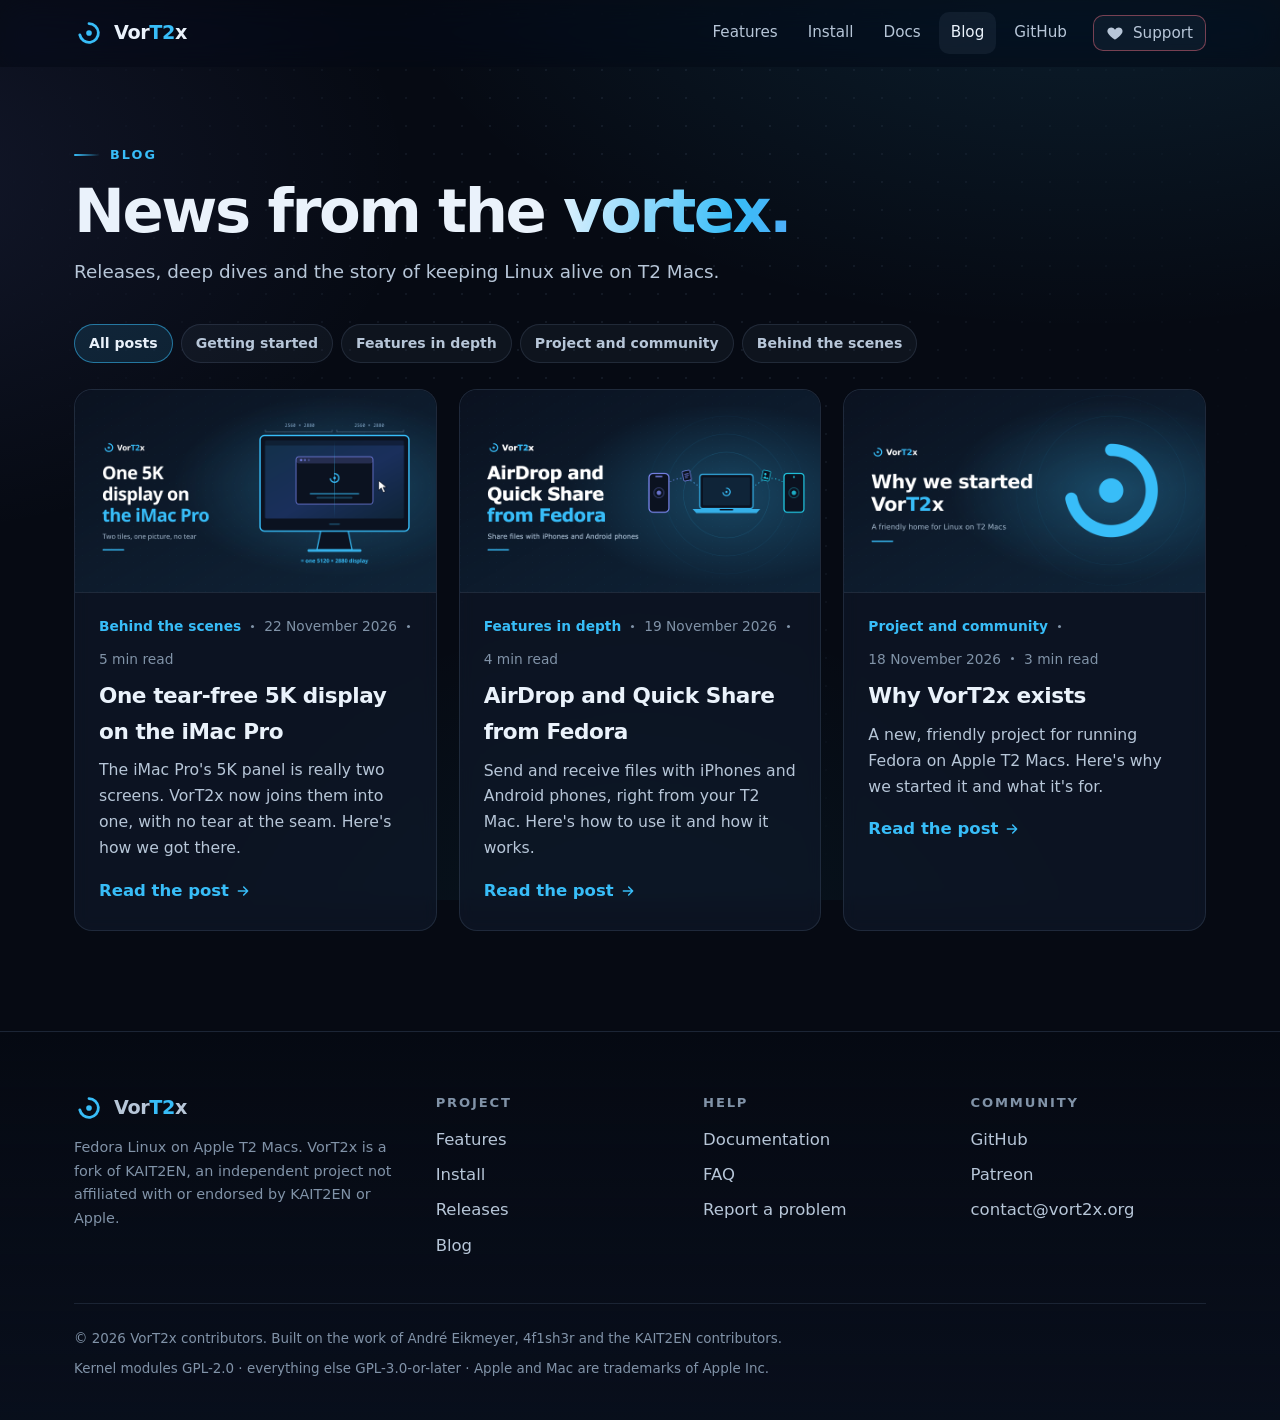
==== blog/index.html @ 3db2f896 "Add iMac Pro 5K post and a Recent wins section New Behind the scenes post on the iMac Pro's 5K panel" ====
<!doctype html>
<html lang="en" class="no-js">
<head>
<meta charset="utf-8">
<meta name="viewport" content="width=device-width, initial-scale=1">
<title>Blog · VorT2x</title>
<meta name="description" content="News, releases and stories from VorT2x, the friendly project for Fedora Linux on Apple T2 Macs.">
<link rel="canonical" href="https://vort2x.org/blog/">
<meta name="theme-color" content="#060a13">
<link rel="icon" href="/assets/favicon.svg" type="image/svg+xml">
<meta property="og:type" content="website">
<meta property="og:site_name" content="VorT2x">
<meta property="og:title" content="Blog · VorT2x">
<meta property="og:description" content="News, releases and stories from VorT2x, the friendly project for Fedora Linux on Apple T2 Macs.">
<meta property="og:url" content="https://vort2x.org/blog/">
<meta property="og:image" content="https://vort2x.org/assets/og.png">
<meta name="twitter:card" content="summary_large_image">
<link rel="stylesheet" href="/assets/site.css">
<script defer src="/assets/site.js"></script>
</head>
<body>
<a class="skip" href="#main">Skip to content</a>
<div class="ambient" aria-hidden="true"></div>

<header class="nav">
  <div class="wrap">
    <a class="brand" href="/" aria-label="VorT2x home">
      <svg viewBox="0 0 64 64" aria-hidden="true"><path d="M32 12a20 20 0 1 1-19.6 24" fill="none" stroke="#38bdf8" stroke-width="6" stroke-linecap="round"/><circle cx="32" cy="32" r="6" fill="#38bdf8"/></svg>
      <span>Vor<b>T2</b>x</span>
    </a>
    <button class="nav-toggle" type="button" aria-label="Menu" aria-expanded="false"><svg width="20" height="20" viewBox="0 0 24 24" fill="none" stroke="currentColor" stroke-width="2" stroke-linecap="round"><path d="M4 7h16M4 12h16M4 17h16"/></svg></button>
    <nav class="nav-links" aria-label="Main">
      <a href="/#features">Features</a>
      <a href="/#install">Install</a>
      <a href="/documentation.html">Docs</a>
      <a href="/blog/" aria-current="page">Blog</a>
      <a href="https://github.com/vorT2x-linux/vort2x">GitHub</a>
      <a class="btn btn-sm btn-patreon" href="https://patreon.com/VorT2x"><svg viewBox="0 0 24 24" fill="currentColor" aria-hidden="true"><path d="M12 21s-7.5-4.6-9.6-9.2C.9 8.4 3.1 4.5 6.9 4.5c2.1 0 3.7 1.1 5.1 3 1.4-1.9 3-3 5.1-3 3.8 0 6 3.9 4.5 7.3C19.5 16.4 12 21 12 21z"/></svg>Support</a>
    </nav>
  </div>
</header>

<main id="main">
<section class="page-hero">
  <div class="wrap">
    <span class="eyebrow reveal">Blog</span>
    <h1 class="reveal" style="--d:.06s">News from the <span class="grad">vortex.</span></h1>
    <p class="reveal" style="--d:.12s">Releases, deep dives and the story of keeping Linux alive on T2 Macs.</p>
  </div>
</section>
<div class="wrap">
  <nav class="tag-filter reveal" aria-label="Filter posts by topic">
    <a href="/blog/" data-tag="" aria-current="true">All posts</a>
    <a href="/blog/?tag=getting-started" data-tag="getting-started">Getting started</a>
    <a href="/blog/?tag=features" data-tag="features">Features in depth</a>
    <a href="/blog/?tag=community" data-tag="community">Project and community</a>
    <a href="/blog/?tag=behind-the-scenes" data-tag="behind-the-scenes">Behind the scenes</a>
  </nav>
  <p class="tag-empty" hidden>No posts here yet. They're on the way.</p>
  <div class="posts">
    <a class="card post-card reveal" href="/blog/imac-pro-5k-one-display.html" data-tags="behind-the-scenes">
      <div class="thumb"><img src="/blog/imac-pro-5k-one-display-hero.png" alt="An iMac Pro whose screen is made of two 2560 by 2880 halves, showing one window across both, next to the words One 5K display on the iMac Pro" width="1600" height="900" loading="lazy"></div>
      <div class="body">
        <div class="meta"><span class="post-tag">Behind the scenes</span><span class="dot"></span><time datetime="2026-11-22">22 November 2026</time><span class="dot"></span><span>5 min read</span></div>
        <h2>One tear-free 5K display on the iMac Pro</h2>
        <p>The iMac Pro's 5K panel is really two screens. VorT2x now joins them into one, with no tear at the seam. Here's how we got there.</p>
        <span class="more">Read the post <svg width="16" height="16" viewBox="0 0 24 24" fill="none" stroke="currentColor" stroke-width="2.2" stroke-linecap="round" stroke-linejoin="round"><path d="M5 12h14M13 6l6 6-6 6"/></svg></span>
      </div>
    </a>
    <a class="card post-card reveal" href="/blog/airdrop-and-quick-share-from-fedora.html" data-tags="features">
      <div class="thumb"><img src="/blog/airdrop-and-quick-share-from-fedora-hero.png" alt="A MacBook between an iPhone and an Android phone, with files moving to each, next to the words AirDrop and Quick Share from Fedora" width="1600" height="900" loading="lazy"></div>
      <div class="body">
        <div class="meta"><span class="post-tag">Features in depth</span><span class="dot"></span><time datetime="2026-11-19">19 November 2026</time><span class="dot"></span><span>4 min read</span></div>
        <h2>AirDrop and Quick Share from Fedora</h2>
        <p>Send and receive files with iPhones and Android phones, right from your T2 Mac. Here's how to use it and how it works.</p>
        <span class="more">Read the post <svg width="16" height="16" viewBox="0 0 24 24" fill="none" stroke="currentColor" stroke-width="2.2" stroke-linecap="round" stroke-linejoin="round"><path d="M5 12h14M13 6l6 6-6 6"/></svg></span>
      </div>
    </a>
    <a class="card post-card reveal" href="/blog/why-vort2x-exists.html" data-tags="community">
      <div class="thumb"><img src="/blog/why-we-started-vort2x-hero.png" alt="The VorT2x swirl logo next to the words Why we started VorT2x" width="1600" height="900" loading="lazy"></div>
      <div class="body">
        <div class="meta"><span class="post-tag">Project and community</span><span class="dot"></span><time datetime="2026-11-18">18 November 2026</time><span class="dot"></span><span>3 min read</span></div>
        <h2>Why VorT2x exists</h2>
        <p>A new, friendly project for running Fedora on Apple T2 Macs. Here's why we started it and what it's for.</p>
        <span class="more">Read the post <svg width="16" height="16" viewBox="0 0 24 24" fill="none" stroke="currentColor" stroke-width="2.2" stroke-linecap="round" stroke-linejoin="round"><path d="M5 12h14M13 6l6 6-6 6"/></svg></span>
      </div>
    </a>
  </div>
</div>

</main>

<footer class="footer">
  <div class="wrap">
    <div class="footer-grid">
      <div>
        <a class="brand" href="/"><svg viewBox="0 0 64 64" aria-hidden="true"><path d="M32 12a20 20 0 1 1-19.6 24" fill="none" stroke="#38bdf8" stroke-width="6" stroke-linecap="round"/><circle cx="32" cy="32" r="6" fill="#38bdf8"/></svg><span>Vor<b>T2</b>x</span></a>
        <p>Fedora Linux on Apple T2 Macs. VorT2x is a fork of KAIT2EN, an independent project not affiliated with or endorsed by KAIT2EN or Apple.</p>
      </div>
      <div><h4>Project</h4><ul><li><a href="/#features">Features</a></li><li><a href="/#install">Install</a></li><li><a href="https://github.com/vorT2x-linux/vort2x/releases">Releases</a></li><li><a href="/blog/">Blog</a></li></ul></div>
      <div><h4>Help</h4><ul><li><a href="/documentation.html">Documentation</a></li><li><a href="/#faq">FAQ</a></li><li><a href="https://github.com/vorT2x-linux/vort2x/issues">Report a problem</a></li></ul></div>
      <div><h4>Community</h4><ul><li><a href="https://github.com/vorT2x-linux/vort2x">GitHub</a></li><li><a href="https://patreon.com/VorT2x">Patreon</a></li><li><a href="mailto:contact@vort2x.org">contact@vort2x.org</a></li></ul></div>
    </div>
    <div class="legal">
      <span>© <span data-year>2026</span> VorT2x contributors. Built on the work of André Eikmeyer, 4f1sh3r and the KAIT2EN contributors.</span>
      <span>Kernel modules GPL-2.0 · everything else GPL-3.0-or-later · Apple and Mac are trademarks of Apple Inc.</span>
    </div>
  </div>
</footer>
</body>
</html>
---- assets/site.css ----
/* VorT2x website. One stylesheet for every page. */

:root {
  --bg: #060a13;
  --bg-2: #0a1120;
  --panel: rgba(17, 27, 45, 0.62);
  --panel-solid: #0e1727;
  --line: rgba(148, 178, 214, 0.14);
  --line-strong: rgba(148, 178, 214, 0.26);
  --fg: #eaf2fb;
  --fg-soft: #b7c6d8;
  --muted: #8193a8;
  --accent: #38bdf8;
  --accent-2: #818cf8;
  --accent-3: #22d3ee;
  --accent-ink: #04111d;
  --good: #34d399;
  --warn: #fbbf24;
  --radius: 18px;
  --radius-sm: 12px;
  --shadow: 0 30px 80px -30px rgba(0, 0, 0, 0.7);
  --max: 1180px;
  --font: "Inter", ui-sans-serif, system-ui, -apple-system, "Segoe UI", Roboto, Ubuntu, Cantarell, "Noto Sans", sans-serif;
  --mono: ui-monospace, "SF Mono", "JetBrains Mono", "Cascadia Code", Menlo, Consolas, monospace;
  color-scheme: dark;
}

*, *::before, *::after { box-sizing: border-box; }
html { scroll-behavior: smooth; -webkit-text-size-adjust: 100%; }
body {
  margin: 0;
  background: var(--bg);
  color: var(--fg);
  font: 16.5px/1.65 var(--font);
  -webkit-font-smoothing: antialiased;
  overflow-x: hidden;
}
img, svg, canvas { display: block; max-width: 100%; }
img { height: auto; }
a { color: var(--accent); text-decoration: none; }
a:hover { text-decoration: underline; text-underline-offset: 3px; }
::selection { background: rgba(56, 189, 248, 0.35); color: #fff; }
:focus-visible { outline: 2px solid var(--accent); outline-offset: 3px; border-radius: 6px; }

.skip { position: absolute; left: -999px; top: 8px; z-index: 100; background: var(--accent); color: var(--accent-ink); padding: 8px 14px; border-radius: 10px; font-weight: 600; }
.skip:focus { left: 12px; }

/* Page-wide ambient background */
.ambient {
  position: fixed; inset: 0; z-index: -2; pointer-events: none;
  background:
    radial-gradient(1200px 700px at 85% -10%, rgba(56, 189, 248, 0.13), transparent 60%),
    radial-gradient(900px 600px at -10% 20%, rgba(129, 140, 248, 0.10), transparent 60%),
    radial-gradient(800px 800px at 50% 120%, rgba(34, 211, 238, 0.07), transparent 60%),
    var(--bg);
}
.ambient::after {
  content: ""; position: absolute; inset: 0;
  background-image: radial-gradient(rgba(148, 178, 214, 0.09) 1px, transparent 1px);
  background-size: 28px 28px;
  mask-image: radial-gradient(ellipse at 50% 30%, #000 20%, transparent 75%);
}

.wrap { width: 100%; max-width: var(--max); margin: 0 auto; padding: 0 24px; }
@media (max-width: 600px) { .wrap { padding: 0 16px; } }

/* ---------- Navigation ---------- */
.nav {
  position: sticky; top: 0; z-index: 50;
  backdrop-filter: saturate(160%) blur(16px);
  -webkit-backdrop-filter: saturate(160%) blur(16px);
  background: rgba(6, 10, 19, 0.55);
  border-bottom: 1px solid transparent;
  transition: border-color .3s, background .3s;
}
.nav.scrolled { border-bottom-color: var(--line); background: rgba(6, 10, 19, 0.78); }
.nav .wrap { display: flex; align-items: center; gap: 28px; height: 66px; }
.brand { display: flex; align-items: center; gap: 10px; color: var(--fg); font-weight: 750; font-size: 1.2rem; letter-spacing: -0.02em; }
.brand:hover { text-decoration: none; }
.brand svg { width: 30px; height: 30px; transition: transform .8s cubic-bezier(.2,.8,.2,1); }
.brand:hover svg { transform: rotate(-360deg); }
.brand b { color: var(--accent); font-weight: inherit; }
.nav-links { display: flex; gap: 6px; margin-left: auto; align-items: center; }
.nav-links a { color: var(--fg-soft); padding: 8px 12px; border-radius: 10px; font-size: .95rem; font-weight: 500; }
.nav-links a:hover, .nav-links a[aria-current="page"] { color: var(--fg); background: rgba(148, 178, 214, 0.08); text-decoration: none; }
.nav-links .btn { margin-left: 8px; }
.nav-toggle { display: none; margin-left: auto; background: none; border: 1px solid var(--line-strong); color: var(--fg); border-radius: 10px; width: 42px; height: 42px; cursor: pointer; }
.nav-toggle svg { margin: auto; }
@media (max-width: 820px) {
  .nav-toggle { display: grid; place-items: center; }
  .nav-links {
    position: absolute; top: 66px; left: 0; right: 0;
    flex-direction: column; align-items: stretch; gap: 2px;
    padding: 12px 16px 18px; margin: 0;
    background: rgba(6, 10, 19, 0.96); border-bottom: 1px solid var(--line);
    display: none;
  }
  .nav.open .nav-links { display: flex; }
  .nav-links a { padding: 12px 14px; }
  .nav-links .btn { margin: 8px 0 0; justify-content: center; }
}

/* ---------- Buttons ---------- */
.btn {
  --b: var(--line-strong);
  display: inline-flex; align-items: center; gap: 9px;
  padding: 12px 20px; border-radius: 999px;
  font-weight: 650; font-size: .98rem; line-height: 1.2;
  color: var(--fg); background: rgba(148, 178, 214, 0.06);
  border: 1px solid var(--b);
  transition: transform .2s, box-shadow .3s, background .3s, border-color .3s;
  cursor: pointer;
}
.btn:hover { text-decoration: none; transform: translateY(-2px); border-color: rgba(56, 189, 248, .55); background: rgba(56, 189, 248, .08); }
.btn svg { width: 18px; height: 18px; flex: none; }
.btn-primary {
  color: var(--accent-ink); border: 0;
  background: linear-gradient(135deg, #7dd3fc, var(--accent) 45%, #0ea5e9);
  box-shadow: 0 10px 30px -8px rgba(56, 189, 248, .65), inset 0 1px 0 rgba(255,255,255,.45);
}
.btn-primary:hover { background: linear-gradient(135deg, #bae6fd, #7dd3fc 40%, var(--accent)); box-shadow: 0 16px 44px -10px rgba(56, 189, 248, .85), inset 0 1px 0 rgba(255,255,255,.5); }
.btn-sm { padding: 8px 14px; font-size: .9rem; }
.btn-patreon { border-color: rgba(251, 113, 133, .45); }
.btn-patreon:hover { border-color: rgba(251, 113, 133, .8); background: rgba(251, 113, 133, .1); }

/* ---------- Hero ---------- */
.hero { position: relative; padding: 70px 0 90px; overflow: hidden; isolation: isolate; }
#vortex { position: absolute; inset: 0; width: 100%; height: 100%; z-index: -1; opacity: .95; }
.hero::after { content: ""; position: absolute; inset: auto 0 0 0; height: 160px; background: linear-gradient(transparent, var(--bg)); z-index: -1; pointer-events: none; }
.hero-grid { display: grid; grid-template-columns: 1.1fr .9fr; gap: 48px; align-items: center; min-height: min(78vh, 720px); }
@media (max-width: 960px) { .hero-grid { grid-template-columns: 1fr; min-height: 0; gap: 40px; } }
.pill {
  display: inline-flex; align-items: center; gap: 10px;
  padding: 6px 14px 6px 8px; border-radius: 999px;
  background: rgba(56, 189, 248, .08); border: 1px solid rgba(56, 189, 248, .28);
  color: var(--fg-soft); font-size: .88rem; font-weight: 550;
}
.pill:hover { text-decoration: none; border-color: rgba(56, 189, 248, .6); }
.pill .tag { background: var(--accent); color: var(--accent-ink); border-radius: 999px; padding: 2px 9px; font-weight: 750; font-size: .78rem; letter-spacing: .02em; }
.hero h1 {
  font-size: clamp(2.7rem, 6.4vw, 5.2rem); line-height: 1.02; letter-spacing: -0.045em;
  margin: 22px 0 20px; font-weight: 800;
}
.grad {
  background: linear-gradient(100deg, #e0f2fe 0%, var(--accent) 35%, var(--accent-2) 70%, var(--accent-3) 100%);
  background-size: 220% 100%;
  -webkit-background-clip: text; background-clip: text; color: transparent;
  animation: sheen 9s ease-in-out infinite alternate;
}
@keyframes sheen { from { background-position: 0% 50%; } to { background-position: 100% 50%; } }
.lede { font-size: clamp(1.08rem, 1.6vw, 1.25rem); color: var(--fg-soft); max-width: 36em; margin: 0 0 30px; }
.cta { display: flex; flex-wrap: wrap; gap: 12px; }
.trust { display: flex; flex-wrap: wrap; gap: 18px 26px; margin-top: 34px; color: var(--muted); font-size: .9rem; }
.trust span { display: inline-flex; align-items: center; gap: 8px; }
.trust svg { width: 17px; height: 17px; color: var(--accent); }

/* Terminal card */
.terminal {
  position: relative; border-radius: var(--radius); overflow: hidden;
  background: linear-gradient(180deg, rgba(14, 23, 39, .92), rgba(8, 14, 26, .94));
  border: 1px solid var(--line-strong);
  box-shadow: var(--shadow), 0 0 0 1px rgba(56,189,248,.05), 0 0 80px -20px rgba(56, 189, 248, .35);
  transform: perspective(1400px) rotateY(-7deg) rotateX(3deg);
  transition: transform .6s cubic-bezier(.2,.8,.2,1);
}
.terminal:hover { transform: perspective(1400px) rotateY(0) rotateX(0); }
@media (max-width: 960px) { .terminal { transform: none; } }
.term-bar { display: flex; align-items: center; gap: 8px; padding: 13px 16px; border-bottom: 1px solid var(--line); }
.term-bar i { width: 11px; height: 11px; border-radius: 50%; background: #3a4658; }
.term-bar i:nth-child(1) { background: #f87171; } .term-bar i:nth-child(2) { background: #fbbf24; } .term-bar i:nth-child(3) { background: #34d399; }
.term-bar span { margin-left: 10px; color: var(--muted); font: 500 .82rem var(--mono); }
.term-body { padding: 20px 20px 22px; font: .86rem/1.75 var(--mono); color: var(--fg-soft); min-height: 270px; }
.term-body .p { color: var(--accent); }
.term-body .ok { color: var(--good); }
.term-body .dim { color: var(--muted); }
.term-body .line { white-space: pre-wrap; word-break: break-word; }
.caret { display: inline-block; width: .55em; height: 1.1em; vertical-align: -0.2em; background: var(--accent); animation: blink 1.05s steps(1) infinite; }
@keyframes blink { 50% { opacity: 0; } }

/* ---------- Sections ---------- */
section { position: relative; }
.section { padding: 110px 0; }
@media (max-width: 700px) { .section { padding: 76px 0; } }
.eyebrow { display: inline-flex; align-items: center; gap: 10px; color: var(--accent); font-weight: 700; font-size: .8rem; letter-spacing: .16em; text-transform: uppercase; }
.eyebrow::before { content: ""; width: 26px; height: 2px; border-radius: 2px; background: linear-gradient(90deg, var(--accent), transparent); }
.section h2 { font-size: clamp(2rem, 4.2vw, 3.2rem); line-height: 1.08; letter-spacing: -0.035em; margin: 14px 0 16px; font-weight: 780; }
.section-head { max-width: 720px; margin-bottom: 54px; }
.section-head.center { margin-left: auto; margin-right: auto; text-align: center; }
.section-head.center .eyebrow::after { content: ""; width: 26px; height: 2px; border-radius: 2px; background: linear-gradient(270deg, var(--accent), transparent); }
.section-head p { color: var(--fg-soft); font-size: 1.1rem; margin: 0; }

/* Stats band */
.stats { display: grid; grid-template-columns: repeat(4, 1fr); gap: 1px; border-radius: var(--radius); overflow: hidden; background: var(--line); border: 1px solid var(--line); }
.stat { background: rgba(10, 17, 32, .85); padding: 28px 24px; text-align: center; }
.stat b { display: block; font-size: clamp(1.9rem, 3.4vw, 2.6rem); letter-spacing: -0.03em; line-height: 1.1; }
.stat span { color: var(--muted); font-size: .92rem; }
@media (max-width: 760px) { .stats { grid-template-columns: repeat(2, 1fr); } }

/* Cards with pointer spotlight */
.card {
  --mx: 50%; --my: 50%;
  position: relative; border-radius: var(--radius); padding: 28px;
  background: var(--panel); border: 1px solid var(--line);
  backdrop-filter: blur(8px); -webkit-backdrop-filter: blur(8px);
  overflow: hidden; isolation: isolate;
  transition: transform .35s cubic-bezier(.2,.8,.2,1), border-color .35s;
}
.card::before {
  content: ""; position: absolute; inset: 0; z-index: -1; opacity: 0; transition: opacity .35s;
  background: radial-gradient(420px circle at var(--mx) var(--my), rgba(56, 189, 248, .14), transparent 45%);
}
.card::after {
  content: ""; position: absolute; inset: 0; border-radius: inherit; padding: 1px; z-index: -1; opacity: 0; transition: opacity .35s;
  background: radial-gradient(300px circle at var(--mx) var(--my), rgba(56, 189, 248, .7), transparent 50%);
  -webkit-mask: linear-gradient(#000 0 0) content-box, linear-gradient(#000 0 0);
  -webkit-mask-composite: xor; mask-composite: exclude;
}
.card:hover { transform: translateY(-4px); border-color: rgba(148, 178, 214, .22); }
.card:hover::before, .card:hover::after { opacity: 1; }
.card h3 { margin: 16px 0 8px; font-size: 1.18rem; letter-spacing: -0.015em; }
.card p { margin: 0; color: var(--fg-soft); font-size: .98rem; }
.icon {
  width: 48px; height: 48px; border-radius: 14px; display: grid; place-items: center;
  background: linear-gradient(140deg, rgba(56,189,248,.22), rgba(129,140,248,.12));
  border: 1px solid rgba(56, 189, 248, .3); color: #bae6fd;
  box-shadow: 0 8px 24px -10px rgba(56, 189, 248, .6);
}
.icon svg { width: 24px; height: 24px; }

/* Bento grid */
.bento { display: grid; grid-template-columns: repeat(6, 1fr); gap: 18px; }
.bento .card { grid-column: span 2; }
.bento .card.wide { grid-column: span 3; }
.bento .card.tall { grid-row: span 2; }
@media (max-width: 1000px) { .bento { grid-template-columns: repeat(2, 1fr); } .bento .card, .bento .card.wide { grid-column: span 1; } .bento .card.tall { grid-row: auto; } }
@media (max-width: 640px) { .bento { grid-template-columns: 1fr; } }
.card .chips { margin-top: 18px; }
.feature-art { margin: 20px -6px -8px; }

/* Chips */
.chips { display: flex; flex-wrap: wrap; gap: 8px; }
.chip { display: inline-flex; align-items: center; gap: 7px; padding: 5px 11px; border-radius: 999px; font-size: .82rem; font-weight: 550; color: var(--fg-soft); background: rgba(148, 178, 214, .07); border: 1px solid var(--line); }
.chip code { font-size: .78rem; color: var(--muted); }

/* Steps */
.steps { display: grid; grid-template-columns: repeat(3, 1fr); gap: 18px; counter-reset: step; position: relative; }
.steps::before { content: ""; position: absolute; top: 46px; left: 16%; right: 16%; height: 2px; background: linear-gradient(90deg, transparent, rgba(56,189,248,.5), rgba(129,140,248,.5), transparent); }
@media (max-width: 860px) { .steps { grid-template-columns: 1fr; } .steps::before { display: none; } }
.step { text-align: center; padding: 30px 26px; }
.step .num {
  counter-increment: step; width: 64px; height: 64px; margin: 0 auto 8px; border-radius: 50%;
  display: grid; place-items: center; font-weight: 800; font-size: 1.3rem; color: var(--accent-ink);
  background: radial-gradient(circle at 30% 30%, #bae6fd, var(--accent) 60%, #0284c7);
  box-shadow: 0 0 0 8px rgba(56,189,248,.08), 0 0 40px rgba(56,189,248,.45);
}
.step .num::before { content: counter(step); }
.step code { font-size: .85rem; }

/* Code */
code, pre { font-family: var(--mono); }
:not(pre) > code { background: rgba(148, 178, 214, .1); border: 1px solid var(--line); padding: .08em .4em; border-radius: 6px; font-size: .88em; color: #dbeafe; }
.code {
  position: relative; margin: 18px 0; border-radius: var(--radius-sm);
  background: #070d18; border: 1px solid var(--line-strong);
  box-shadow: inset 0 1px 0 rgba(255,255,255,.03);
}
.code pre { margin: 0; padding: 16px 64px 16px 18px; overflow-x: auto; font-size: .88rem; line-height: 1.7; color: #dbeafe; }
.code pre .c { color: var(--muted); }
.code pre .p { color: var(--accent); user-select: none; }
.copy {
  position: absolute; top: 9px; right: 9px; display: inline-flex; align-items: center; gap: 6px;
  padding: 6px 10px; border-radius: 9px; font: 600 .78rem var(--font); cursor: pointer;
  color: var(--fg-soft); background: rgba(148, 178, 214, .08); border: 1px solid var(--line-strong);
  transition: color .2s, border-color .2s, background .2s;
}
.copy:hover { color: var(--fg); border-color: rgba(56,189,248,.6); }
.copy.done { color: var(--good); border-color: rgba(52, 211, 153, .6); }
.copy svg { width: 14px; height: 14px; }

/* Install band */
.install-card { display: grid; grid-template-columns: 1fr 1fr; gap: 40px; align-items: center; padding: 44px; border-radius: 26px;
  background: linear-gradient(135deg, rgba(56,189,248,.12), rgba(129,140,248,.08) 50%, rgba(10,17,32,.6));
  border: 1px solid rgba(56,189,248,.25); box-shadow: var(--shadow); }
@media (max-width: 900px) { .install-card { grid-template-columns: 1fr; padding: 28px 22px; } }
/* Long commands scroll inside their box instead of widening the grid. */
.install-card > *, .hero-grid > *, .docs > * { min-width: 0; }
.install-card h2 { margin-top: 10px; }

/* Apps */
.apps { display: grid; grid-template-columns: repeat(auto-fill, minmax(250px, 1fr)); gap: 14px; }
.app { display: flex; gap: 14px; align-items: flex-start; padding: 18px; }
.app .icon { width: 42px; height: 42px; border-radius: 12px; flex: none; }
.app .icon svg { width: 21px; height: 21px; }
.app h3 { margin: 0 0 3px; font-size: 1rem; }
.app p { font-size: .9rem; }

/* Macs */
.macs { display: grid; grid-template-columns: repeat(3, 1fr); gap: 14px; }
@media (max-width: 860px) { .macs { grid-template-columns: repeat(2, 1fr); } }
@media (max-width: 520px) { .macs { grid-template-columns: 1fr; } }
.mac { padding: 22px; }
.mac .year { color: var(--accent); font-weight: 700; font-size: .85rem; letter-spacing: .04em; }
.mac h3 { margin: 4px 0 12px; }
.mac svg.dev { width: 64px; height: 40px; color: var(--fg-soft); margin-bottom: 6px; }

/* Values */
.values { display: grid; grid-template-columns: repeat(3, 1fr); gap: 18px; }
@media (max-width: 860px) { .values { grid-template-columns: 1fr; } }

/* Support band */
.support {
  position: relative; overflow: hidden; border-radius: 28px; padding: 64px 48px; text-align: center;
  background: radial-gradient(600px 300px at 50% 0%, rgba(56,189,248,.25), transparent 70%), linear-gradient(180deg, #0c1628, #08101e);
  border: 1px solid rgba(56,189,248,.3);
}
.support h2 { margin-top: 12px; }
.support p { color: var(--fg-soft); max-width: 40em; margin: 0 auto 28px; font-size: 1.08rem; }
.support .swirl-bg { position: absolute; width: 520px; height: 520px; right: -140px; bottom: -220px; opacity: .12; color: var(--accent); animation: spin 60s linear infinite; }
.support .swirl-bg.l { left: -180px; top: -240px; right: auto; bottom: auto; animation-direction: reverse; opacity: .08; }
@keyframes spin { to { transform: rotate(360deg); } }
@media (max-width: 600px) { .support { padding: 44px 20px; } }

/* FAQ */
.faq { max-width: 820px; margin: 0 auto; display: grid; gap: 12px; }
.faq details { border-radius: var(--radius-sm); background: var(--panel); border: 1px solid var(--line); transition: border-color .3s, background .3s; }
.faq details[open] { border-color: rgba(56, 189, 248, .35); background: rgba(17, 27, 45, .8); }
.faq summary { cursor: pointer; list-style: none; padding: 18px 54px 18px 20px; font-weight: 650; position: relative; }
.faq summary::-webkit-details-marker { display: none; }
.faq summary::after { content: ""; position: absolute; right: 20px; top: 50%; width: 10px; height: 10px; border-right: 2px solid var(--accent); border-bottom: 2px solid var(--accent); transform: translateY(-70%) rotate(45deg); transition: transform .3s; }
.faq details[open] summary::after { transform: translateY(-30%) rotate(-135deg); }
.faq .a { padding: 0 20px 18px; color: var(--fg-soft); }
.faq .a p { margin: 0 0 10px; }

/* Footer */
.footer { border-top: 1px solid var(--line); padding: 60px 0 40px; margin-top: 40px; background: linear-gradient(180deg, transparent, rgba(10,17,32,.7)); }
.footer-grid { display: grid; grid-template-columns: 1.4fr 1fr 1fr 1fr; gap: 32px; }
@media (max-width: 820px) { .footer-grid { grid-template-columns: 1fr 1fr; } }
.footer h4 { margin: 0 0 12px; font-size: .82rem; letter-spacing: .14em; text-transform: uppercase; color: var(--muted); }
.footer ul { list-style: none; margin: 0; padding: 0; display: grid; gap: 8px; }
.footer a { color: var(--fg-soft); }
.footer a:hover { color: var(--fg); }
.footer p { color: var(--muted); font-size: .9rem; margin: 12px 0 0; max-width: 30em; }
.legal { margin-top: 44px; padding-top: 24px; border-top: 1px solid var(--line); color: var(--muted); font-size: .84rem; display: flex; flex-wrap: wrap; gap: 8px 24px; justify-content: space-between; }

/* Reveal on scroll */
.reveal { opacity: 0; transform: translateY(26px); transition: opacity .9s cubic-bezier(.2,.8,.2,1), transform .9s cubic-bezier(.2,.8,.2,1); transition-delay: var(--d, 0s); }
.reveal.in { opacity: 1; transform: none; }
.no-js .reveal { opacity: 1; transform: none; }

/* ---------- Docs ---------- */
.page-hero { padding: 70px 0 36px; }
.page-hero h1 { font-weight: 800; font-size: clamp(2.3rem, 5vw, 3.8rem); letter-spacing: -0.04em; line-height: 1.05; margin: 14px 0 14px; }
.page-hero p { color: var(--fg-soft); font-size: 1.15rem; max-width: 42em; margin: 0; }
.docs { display: grid; grid-template-columns: 250px minmax(0, 1fr); gap: 56px; padding-bottom: 60px; }
@media (max-width: 960px) { .docs { grid-template-columns: 1fr; gap: 24px; } }
.toc { position: sticky; top: 90px; align-self: start; max-height: calc(100vh - 110px); overflow-y: auto; padding-right: 6px; }
.toc h4 { margin: 0 0 10px; font-size: .78rem; letter-spacing: .14em; text-transform: uppercase; color: var(--muted); }
.toc ol { list-style: none; margin: 0 0 22px; padding: 0; border-left: 1px solid var(--line); }
.toc a { display: block; padding: 5px 0 5px 14px; margin-left: -1px; border-left: 2px solid transparent; color: var(--muted); font-size: .92rem; transition: color .2s, border-color .2s; }
.toc a:hover { color: var(--fg); text-decoration: none; }
.toc a.active { color: var(--accent); border-left-color: var(--accent); }
@media (max-width: 960px) {
  .toc { position: static; max-height: none; border: 1px solid var(--line); border-radius: var(--radius-sm); padding: 16px; background: var(--panel); }
  .toc ol { columns: 2; column-gap: 20px; }
}
@media (max-width: 520px) { .toc ol { columns: 1; } }
.prose { min-width: 0; }
.prose section { scroll-margin-top: 90px; padding-bottom: 26px; margin-bottom: 30px; border-bottom: 1px solid var(--line); }
.prose section:last-child { border-bottom: 0; }
.prose h2 { font-weight: 750; font-size: 1.85rem; letter-spacing: -0.025em; margin: 0 0 14px; display: flex; align-items: center; gap: 12px; }
.prose h2 .icon { width: 38px; height: 38px; border-radius: 11px; }
.prose h2 .icon svg { width: 19px; height: 19px; }
.prose h3 { font-weight: 700; font-size: 1.2rem; margin: 28px 0 8px; scroll-margin-top: 90px; }
.prose p, .prose li { color: var(--fg-soft); }
.prose ul, .prose ol { padding-left: 1.3em; }
.prose li { margin: 6px 0; }
.prose strong { color: var(--fg); }
.anchor { opacity: 0; color: var(--muted); font-weight: 400; margin-left: 4px; transition: opacity .2s; }
h2:hover .anchor, h3:hover .anchor { opacity: 1; }
.callout { display: flex; gap: 14px; padding: 16px 18px; border-radius: var(--radius-sm); margin: 18px 0; background: rgba(56, 189, 248, .07); border: 1px solid rgba(56, 189, 248, .28); }
.callout.warn { background: rgba(251, 191, 36, .07); border-color: rgba(251, 191, 36, .3); }
.callout svg { width: 20px; height: 20px; flex: none; margin-top: 3px; color: var(--accent); }
.callout.warn svg { color: var(--warn); }
.callout p { margin: 0; }
.table-wrap { overflow-x: auto; margin: 16px 0; border-radius: var(--radius-sm); border: 1px solid var(--line); }
table { width: 100%; border-collapse: collapse; font-size: .93rem; }
th, td { text-align: left; padding: 11px 14px; border-bottom: 1px solid var(--line); vertical-align: top; }
th { color: var(--fg); background: rgba(148, 178, 214, .06); font-weight: 650; }
td { color: var(--fg-soft); }
tr:last-child td { border-bottom: 0; }
td code { white-space: nowrap; }

/* ---------- Blog ---------- */
.posts { display: grid; grid-template-columns: repeat(auto-fill, minmax(330px, 1fr)); gap: 22px; padding-bottom: 60px; }
@media (max-width: 420px) { .posts { grid-template-columns: 1fr; } }
.post-card { padding: 0; display: flex; flex-direction: column; color: inherit; }
.post-card:hover { text-decoration: none; }
.post-card .thumb { aspect-ratio: 16 / 9; overflow: hidden; border-bottom: 1px solid var(--line); }
.post-card .thumb img { width: 100%; height: 100%; object-fit: cover; transition: transform .8s cubic-bezier(.2,.8,.2,1); }
.post-card:hover .thumb img { transform: scale(1.05); }
.post-card .body { padding: 22px 24px 26px; }
.post-card h2 { font-weight: 750; font-size: 1.35rem; letter-spacing: -0.02em; margin: 8px 0 8px; color: var(--fg); }
.post-card p { color: var(--fg-soft); }
.meta { color: var(--muted); font-size: .86rem; display: flex; gap: 10px; align-items: center; flex-wrap: wrap; }
.meta .dot { width: 3px; height: 3px; border-radius: 50%; background: var(--muted); }
.post-tag { color: var(--accent); font-weight: 650; }
.tag-filter { display: flex; flex-wrap: wrap; gap: 8px; margin: 0 0 26px; }
.tag-filter a { padding: 7px 14px; border-radius: 999px; font-size: .88rem; font-weight: 600; color: var(--fg-soft); background: rgba(148, 178, 214, .06); border: 1px solid var(--line); }
.tag-filter a:hover { text-decoration: none; border-color: rgba(56, 189, 248, .5); color: var(--fg); }
.tag-filter a[aria-current="true"] { background: rgba(56, 189, 248, .12); border-color: rgba(56, 189, 248, .55); color: var(--fg); }
.tag-empty { color: var(--muted); padding: 10px 0 60px; }
.post-card[hidden] { display: none; }
/* Homepage "Recent wins": post cards laid out side by side on wide screens. */
#wins { padding-bottom: 40px; }
.wins { display: grid; gap: 22px; }
.win { display: grid; grid-template-columns: minmax(0, 1.1fr) minmax(0, 1fr); align-items: center; }
.win .thumb { border-bottom: 0; border-right: 1px solid var(--line); height: 100%; }
.win .body { padding: 30px 34px; }
.win h3 { font-weight: 750; font-size: clamp(1.4rem, 2.4vw, 1.8rem); letter-spacing: -0.025em; line-height: 1.15; margin: 10px 0 10px; color: var(--fg); }
@media (max-width: 860px) {
  .win { grid-template-columns: 1fr; }
  .win .thumb { border-right: 0; border-bottom: 1px solid var(--line); height: auto; }
  .win .body { padding: 22px 24px 26px; }
}
.more { display: inline-flex; gap: 6px; align-items: center; margin-top: 16px; color: var(--accent); font-weight: 600; }

.article { max-width: 760px; margin: 0 auto; padding-bottom: 40px; }
.article-hero { margin: 30px auto 50px; max-width: 1040px; border-radius: 24px; overflow: hidden; border: 1px solid var(--line-strong); box-shadow: var(--shadow), 0 0 100px -30px rgba(56,189,248,.45); }
.article h1 { font-weight: 800; font-size: clamp(2.3rem, 5.4vw, 3.9rem); letter-spacing: -0.04em; line-height: 1.05; margin: 16px 0 16px; text-align: center; }
.article .meta { justify-content: center; }
.article .body { font-size: 1.12rem; line-height: 1.8; }
.article .body > p:first-of-type { font-size: 1.22rem; color: var(--fg); }
.article .body h2 { font-weight: 750; font-size: 1.75rem; letter-spacing: -0.025em; margin: 48px 0 12px; }
.article .body p, .article .body li { color: var(--fg-soft); }
.article .body strong { color: var(--fg); }
.article .body h3 { font-weight: 700; font-size: 1.3rem; letter-spacing: -0.015em; margin: 32px 0 8px; color: var(--fg); }
.article .body ol, .article .body ul { padding-left: 1.3em; }
.article .body li { margin: 8px 0; }
.article .sign { margin-top: 36px; font-weight: 650; color: var(--fg); }
.progress { position: fixed; top: 0; left: 0; height: 3px; width: 0; z-index: 60; background: linear-gradient(90deg, var(--accent), var(--accent-2)); box-shadow: 0 0 12px rgba(56,189,248,.8); }
.share { display: flex; justify-content: center; gap: 10px; margin: 40px 0 0; flex-wrap: wrap; }
.author { display: flex; gap: 16px; align-items: center; margin-top: 48px; padding: 22px; }
.author .avatar { width: 54px; height: 54px; border-radius: 50%; flex: none; display: grid; place-items: center; background: linear-gradient(135deg, var(--accent), var(--accent-2)); }
.author .avatar svg { width: 30px; height: 30px; color: #04111d; }

/* 404 */
.lost { min-height: 70vh; display: grid; place-items: center; text-align: center; padding: 60px 0; }
.lost .big { font-size: clamp(6rem, 20vw, 12rem); font-weight: 850; line-height: 1; letter-spacing: -0.06em; }

@media (prefers-reduced-motion: reduce) {
  *, *::before, *::after { animation: none !important; transition: none !important; scroll-behavior: auto !important; }
  .reveal { opacity: 1; transform: none; }
  .terminal { transform: none; }
}
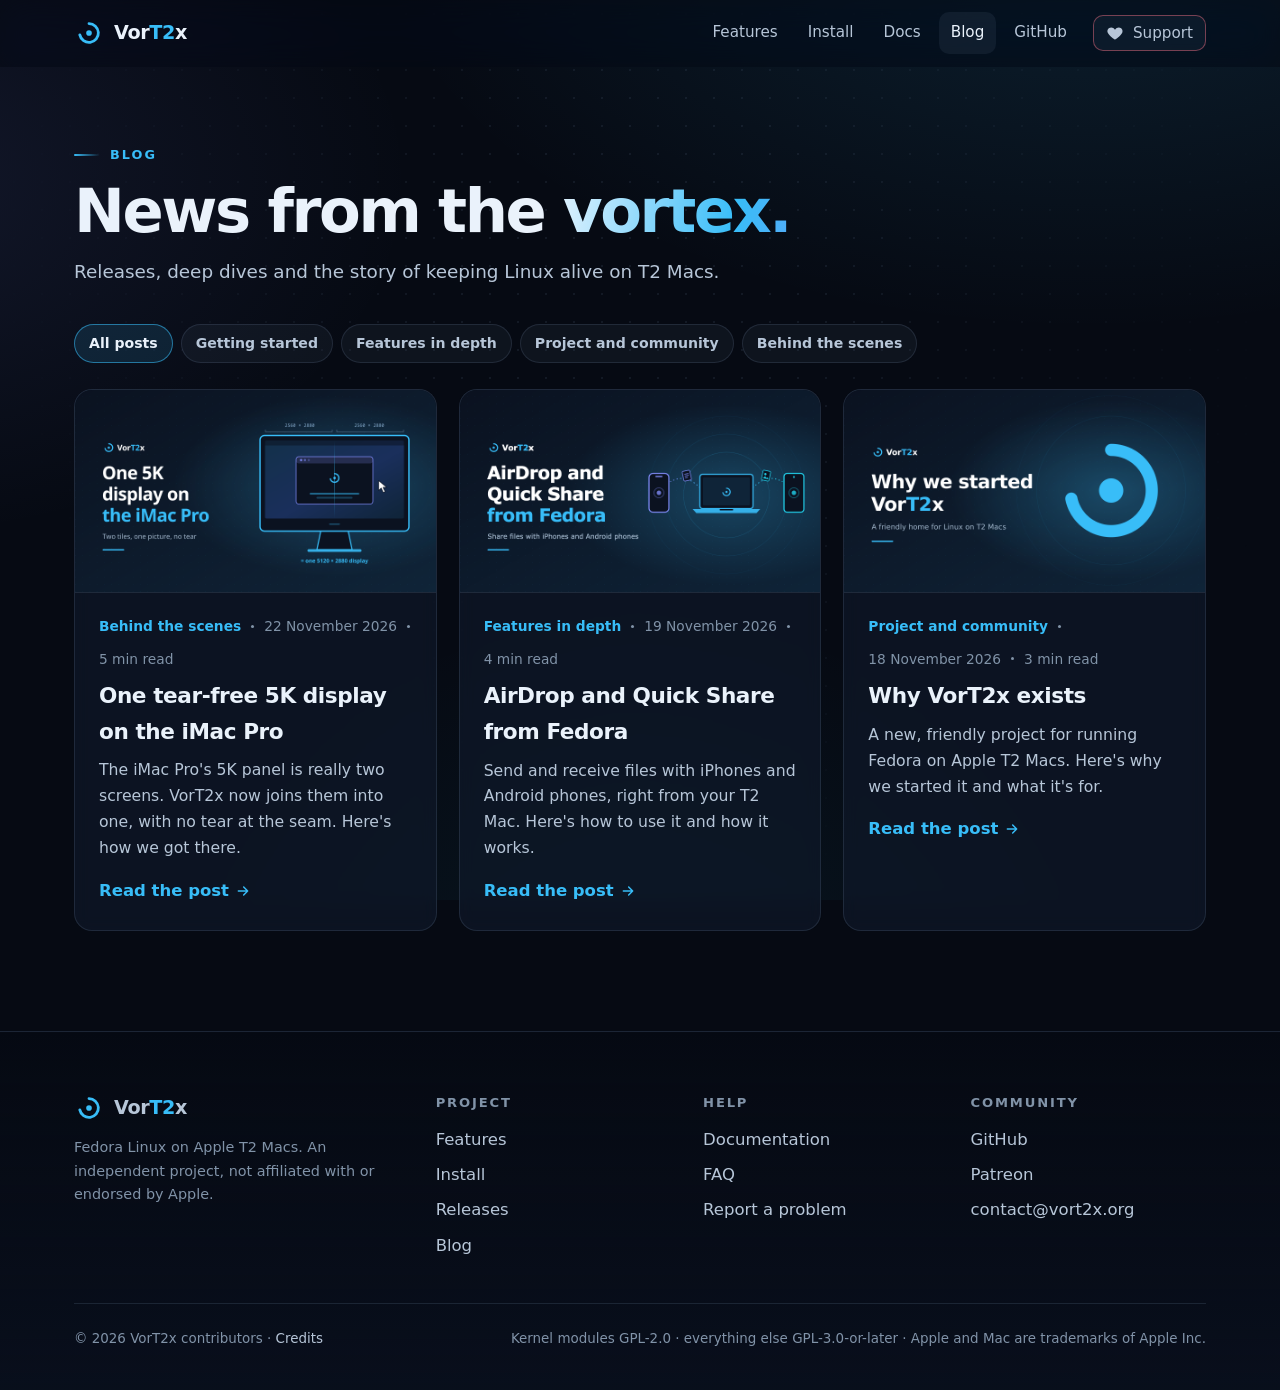
==== commit e5418ac6: "Lead with VorT2x's own work in the footer and posts" ====
--- a/blog/index.html
+++ b/blog/index.html
@@ -95,14 +95,14 @@
     <div class="footer-grid">
       <div>
         <a class="brand" href="/"><svg viewBox="0 0 64 64" aria-hidden="true"><path d="M32 12a20 20 0 1 1-19.6 24" fill="none" stroke="#38bdf8" stroke-width="6" stroke-linecap="round"/><circle cx="32" cy="32" r="6" fill="#38bdf8"/></svg><span>Vor<b>T2</b>x</span></a>
-        <p>Fedora Linux on Apple T2 Macs. VorT2x is a fork of KAIT2EN, an independent project not affiliated with or endorsed by KAIT2EN or Apple.</p>
+        <p>Fedora Linux on Apple T2 Macs. An independent project, not affiliated with or endorsed by Apple.</p>
       </div>
       <div><h4>Project</h4><ul><li><a href="/#features">Features</a></li><li><a href="/#install">Install</a></li><li><a href="https://github.com/vorT2x-linux/vort2x/releases">Releases</a></li><li><a href="/blog/">Blog</a></li></ul></div>
       <div><h4>Help</h4><ul><li><a href="/documentation.html">Documentation</a></li><li><a href="/#faq">FAQ</a></li><li><a href="https://github.com/vorT2x-linux/vort2x/issues">Report a problem</a></li></ul></div>
       <div><h4>Community</h4><ul><li><a href="https://github.com/vorT2x-linux/vort2x">GitHub</a></li><li><a href="https://patreon.com/VorT2x">Patreon</a></li><li><a href="mailto:contact@vort2x.org">contact@vort2x.org</a></li></ul></div>
     </div>
     <div class="legal">
-      <span>© <span data-year>2026</span> VorT2x contributors. Built on the work of André Eikmeyer, 4f1sh3r and the KAIT2EN contributors.</span>
+      <span>© <span data-year>2026</span> VorT2x contributors · <a href="https://github.com/vorT2x-linux/vort2x/blob/main/NOTICE">Credits</a></span>
       <span>Kernel modules GPL-2.0 · everything else GPL-3.0-or-later · Apple and Mac are trademarks of Apple Inc.</span>
     </div>
   </div>
--- a/assets/site.css
+++ b/assets/site.css
@@ -413,13 +413,16 @@
 /* Homepage "Recent wins": post cards laid out side by side on wide screens. */
 #wins { padding-bottom: 40px; }
 .wins { display: grid; gap: 22px; }
-.win { display: grid; grid-template-columns: minmax(0, 1.1fr) minmax(0, 1fr); align-items: center; }
-.win .thumb { border-bottom: 0; border-right: 1px solid var(--line); height: 100%; }
-.win .body { padding: 30px 34px; }
+.win { display: grid; grid-template-columns: minmax(0, 1.1fr) minmax(0, 1fr); align-items: stretch; }
+/* Fill the left column at whatever height the text sets, instead of forcing 16:9 (which overflowed under the text). */
+.win .thumb { position: relative; aspect-ratio: auto; min-height: 260px; border-bottom: 0; border-right: 1px solid var(--line); }
+.win .thumb img { position: absolute; inset: 0; }
+.win .body { align-self: center; padding: 30px 34px; }
 .win h3 { font-weight: 750; font-size: clamp(1.4rem, 2.4vw, 1.8rem); letter-spacing: -0.025em; line-height: 1.15; margin: 10px 0 10px; color: var(--fg); }
 @media (max-width: 860px) {
   .win { grid-template-columns: 1fr; }
-  .win .thumb { border-right: 0; border-bottom: 1px solid var(--line); height: auto; }
+  .win .thumb { aspect-ratio: 16 / 9; min-height: 0; border-right: 0; border-bottom: 1px solid var(--line); }
+  .win .thumb img { position: static; }
   .win .body { padding: 22px 24px 26px; }
 }
 .more { display: inline-flex; gap: 6px; align-items: center; margin-top: 16px; color: var(--accent); font-weight: 600; }
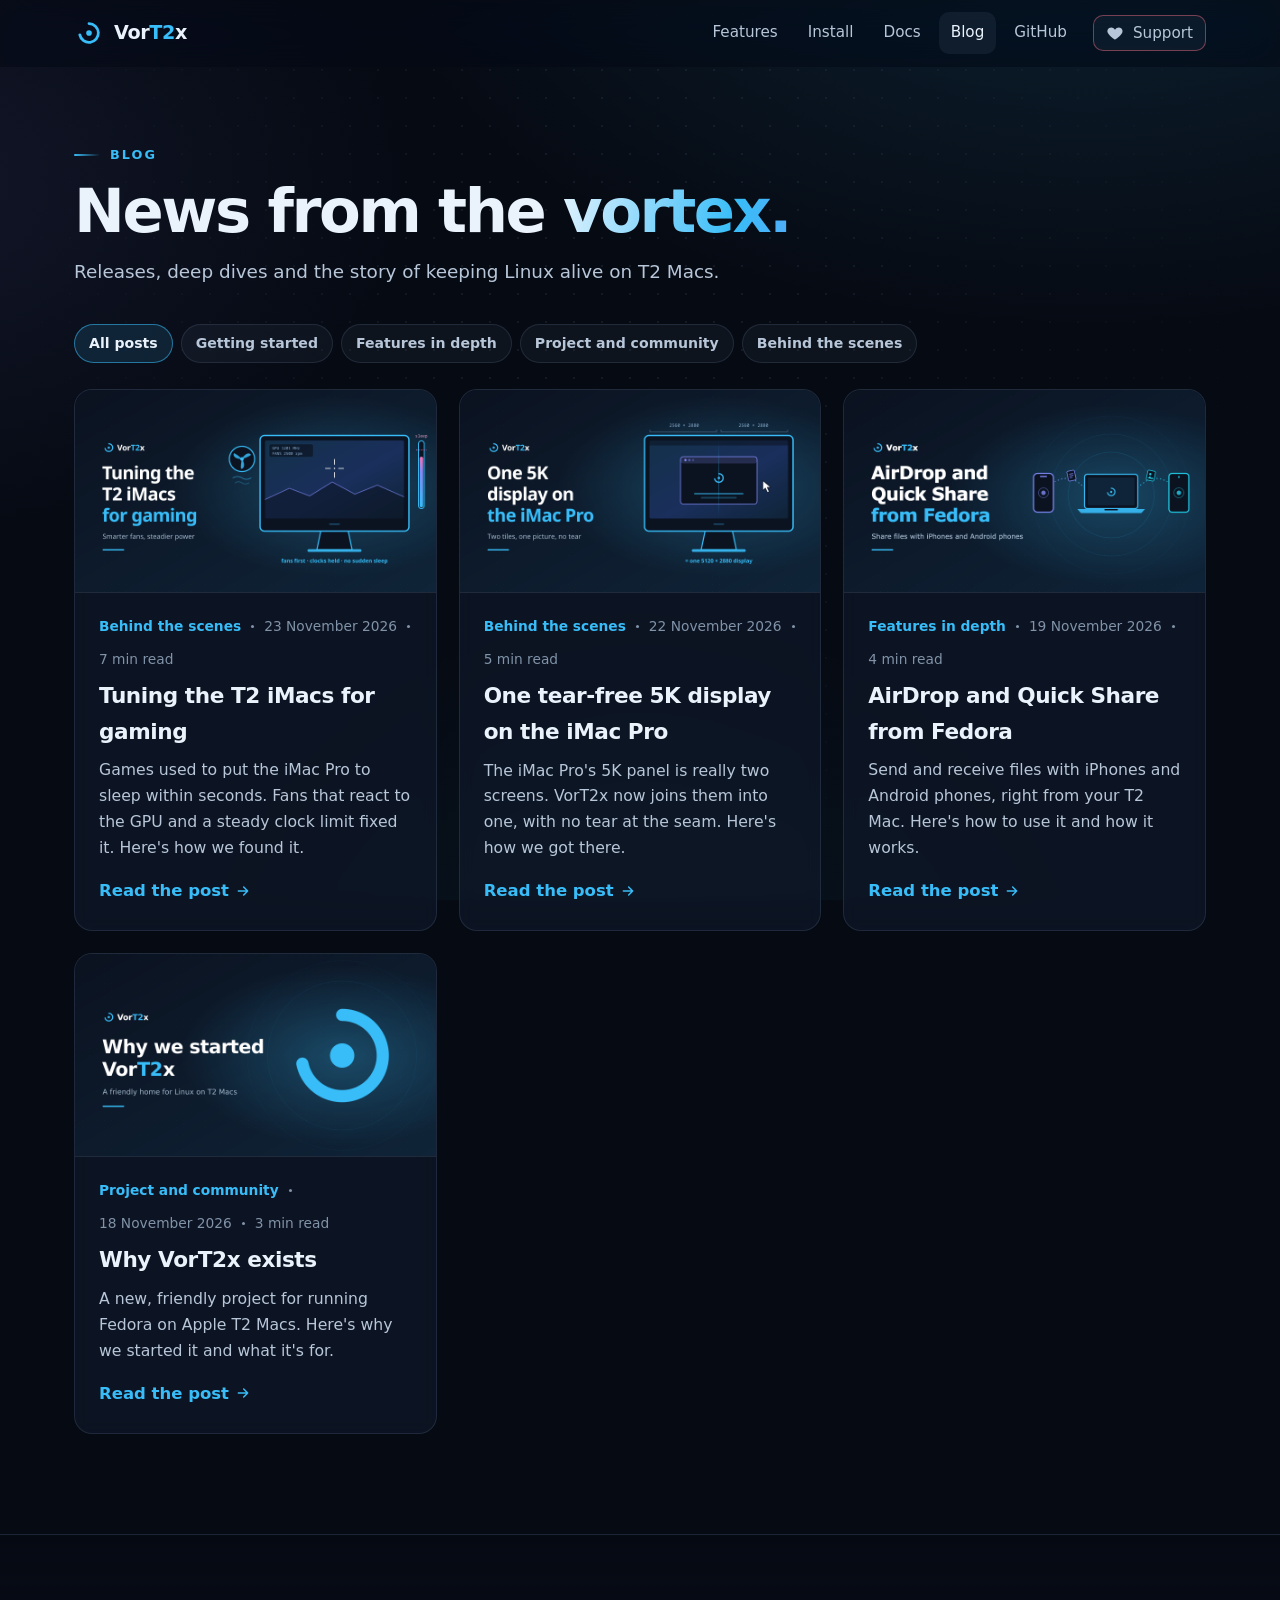
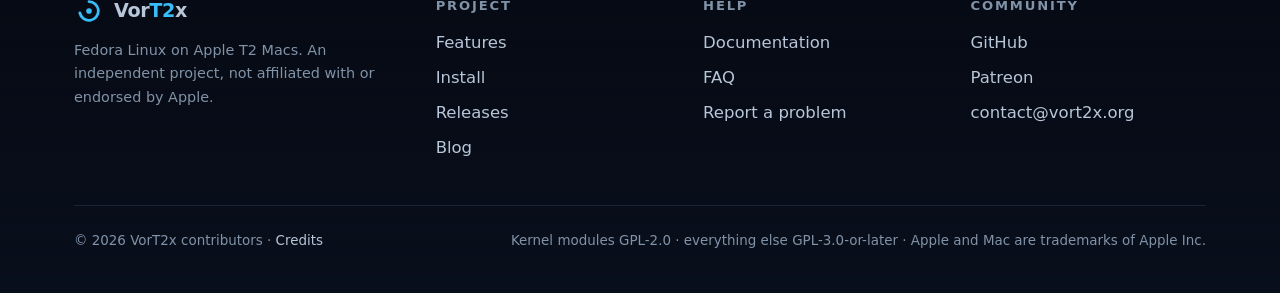
==== commit 82d73a35: "Add T2 iMac gaming post and show v0.2.3 on the homepage New Behind the scenes post on tuning the T2 " ====
--- a/blog/index.html
+++ b/blog/index.html
@@ -58,6 +58,15 @@
   </nav>
   <p class="tag-empty" hidden>No posts here yet. They're on the way.</p>
   <div class="posts">
+    <a class="card post-card reveal" href="/blog/tuning-t2-imacs-for-gaming.html" data-tags="behind-the-scenes">
+      <div class="thumb"><img src="/blog/tuning-t2-imacs-for-gaming-hero.png" alt="An iMac showing a game, with a fan blowing beside it and a temperature bar staying below a dashed sleep line, next to the words Tuning the T2 iMacs for gaming" width="1600" height="900" loading="lazy"></div>
+      <div class="body">
+        <div class="meta"><span class="post-tag">Behind the scenes</span><span class="dot"></span><time datetime="2026-11-23">23 November 2026</time><span class="dot"></span><span>7 min read</span></div>
+        <h2>Tuning the T2 iMacs for gaming</h2>
+        <p>Games used to put the iMac Pro to sleep within seconds. Fans that react to the GPU and a steady clock limit fixed it. Here's how we found it.</p>
+        <span class="more">Read the post <svg width="16" height="16" viewBox="0 0 24 24" fill="none" stroke="currentColor" stroke-width="2.2" stroke-linecap="round" stroke-linejoin="round"><path d="M5 12h14M13 6l6 6-6 6"/></svg></span>
+      </div>
+    </a>
     <a class="card post-card reveal" href="/blog/imac-pro-5k-one-display.html" data-tags="behind-the-scenes">
       <div class="thumb"><img src="/blog/imac-pro-5k-one-display-hero.png" alt="An iMac Pro whose screen is made of two 2560 by 2880 halves, showing one window across both, next to the words One 5K display on the iMac Pro" width="1600" height="900" loading="lazy"></div>
       <div class="body">
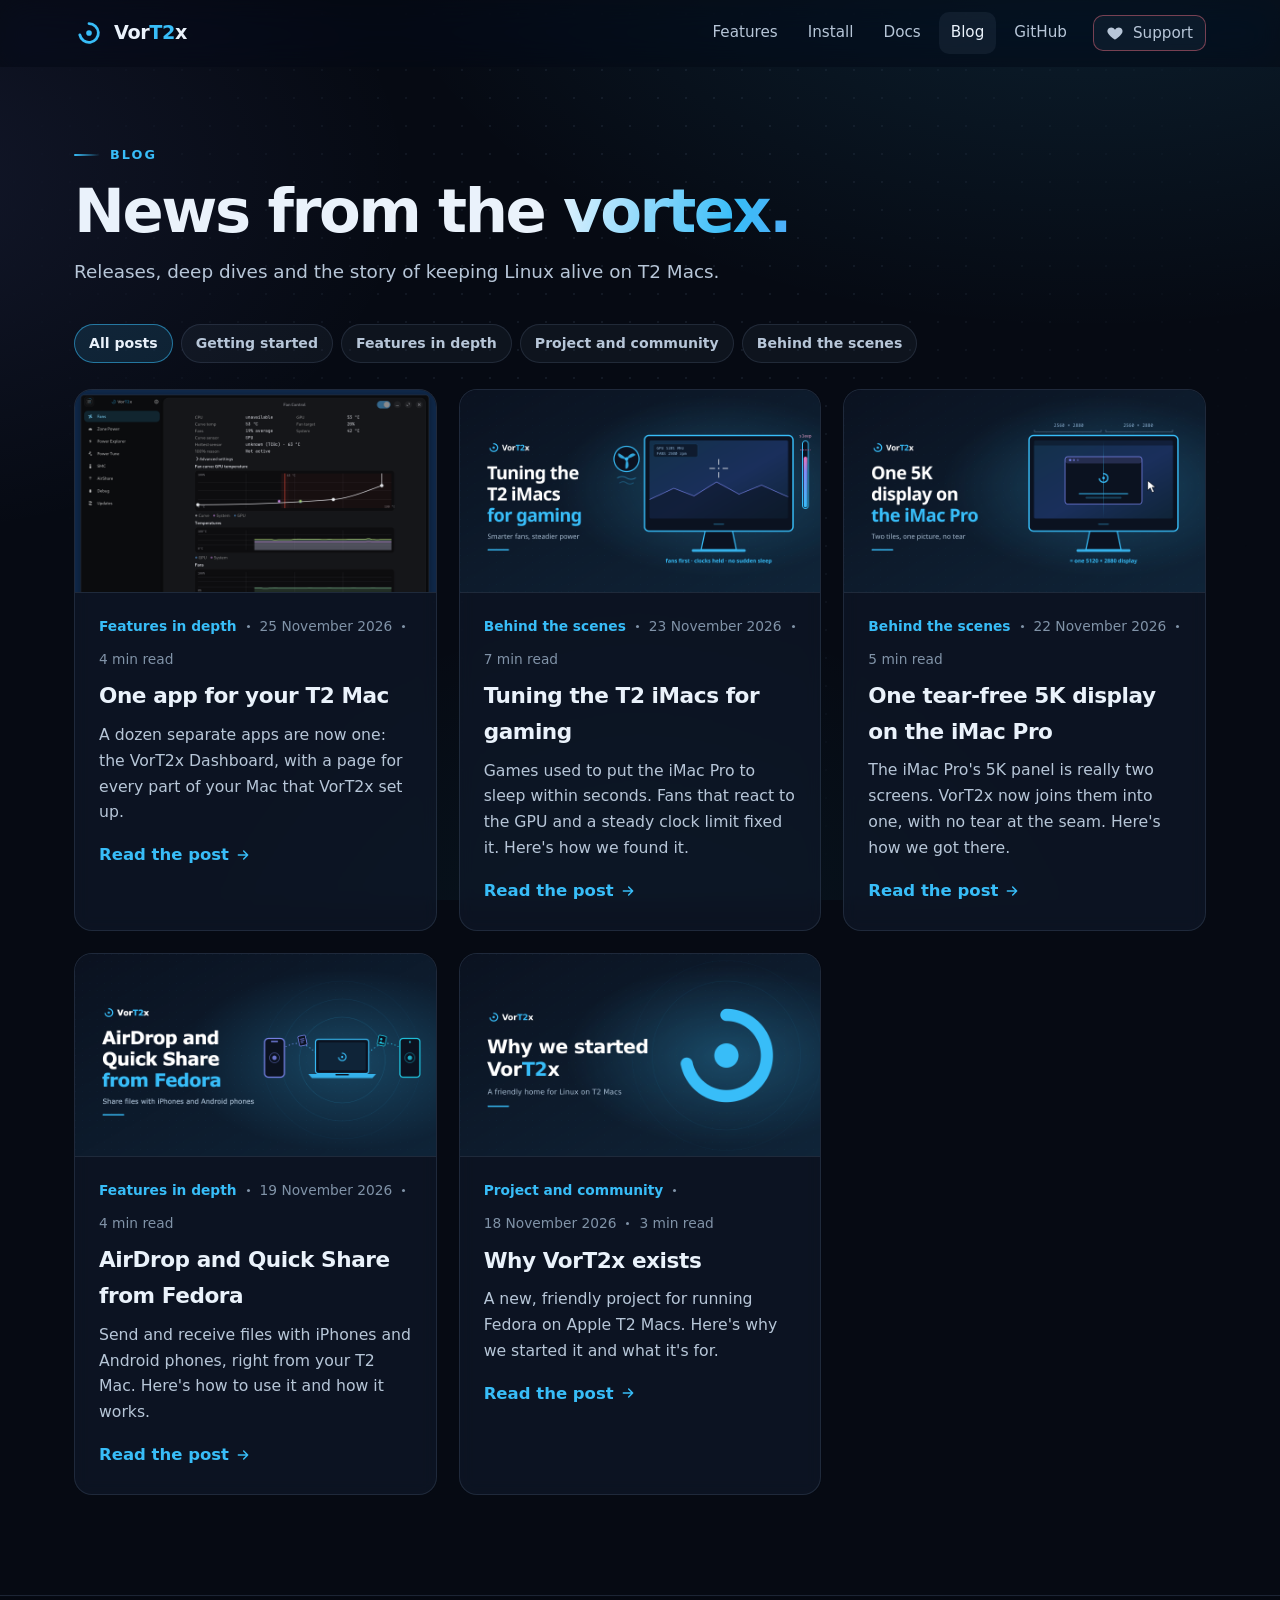
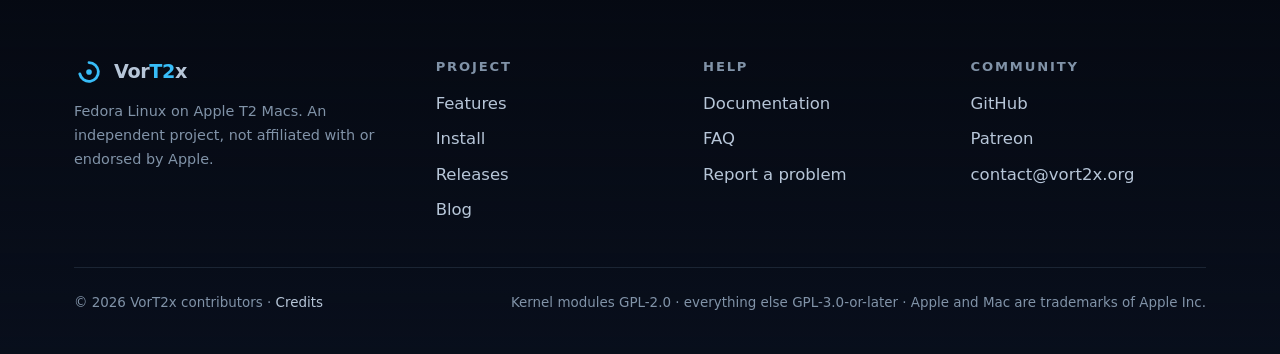
==== commit 60a98142: "Add the VorT2x Dashboard post and show v0.3.0 on the homepage New Features in depth post on the VorT" ====
--- a/blog/index.html
+++ b/blog/index.html
@@ -58,6 +58,15 @@
   </nav>
   <p class="tag-empty" hidden>No posts here yet. They're on the way.</p>
   <div class="posts">
+    <a class="card post-card reveal" href="/blog/one-app-for-your-t2-mac.html" data-tags="features">
+      <div class="thumb"><img src="/blog/one-app-for-your-t2-mac-hero.png" alt="The VorT2x Dashboard on an iMac Pro, with a sidebar of pages and the Fans page open" width="1600" height="900" loading="lazy"></div>
+      <div class="body">
+        <div class="meta"><span class="post-tag">Features in depth</span><span class="dot"></span><time datetime="2026-11-25">25 November 2026</time><span class="dot"></span><span>4 min read</span></div>
+        <h2>One app for your T2 Mac</h2>
+        <p>A dozen separate apps are now one: the VorT2x Dashboard, with a page for every part of your Mac that VorT2x set up.</p>
+        <span class="more">Read the post <svg width="16" height="16" viewBox="0 0 24 24" fill="none" stroke="currentColor" stroke-width="2.2" stroke-linecap="round" stroke-linejoin="round"><path d="M5 12h14M13 6l6 6-6 6"/></svg></span>
+      </div>
+    </a>
     <a class="card post-card reveal" href="/blog/tuning-t2-imacs-for-gaming.html" data-tags="behind-the-scenes">
       <div class="thumb"><img src="/blog/tuning-t2-imacs-for-gaming-hero.png" alt="An iMac showing a game, with a fan blowing beside it and a temperature bar staying below a dashed sleep line, next to the words Tuning the T2 iMacs for gaming" width="1600" height="900" loading="lazy"></div>
       <div class="body">
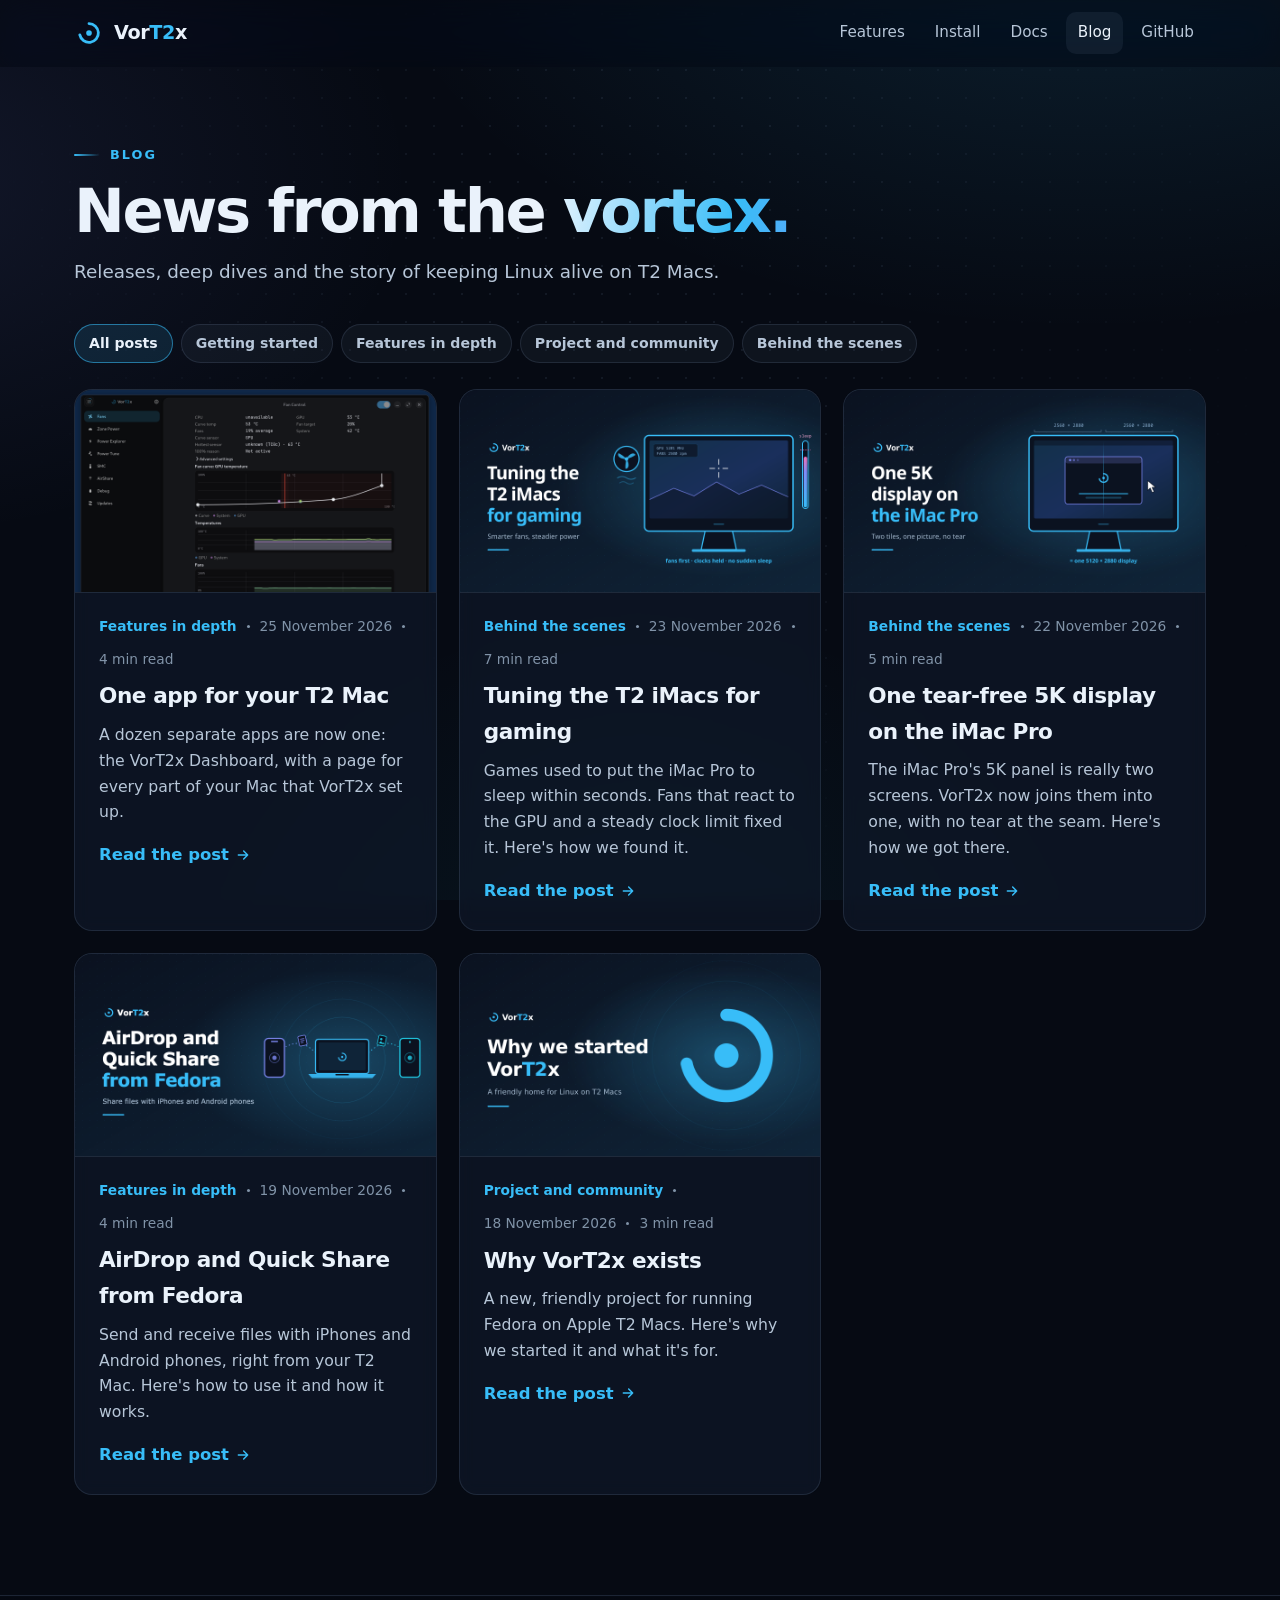
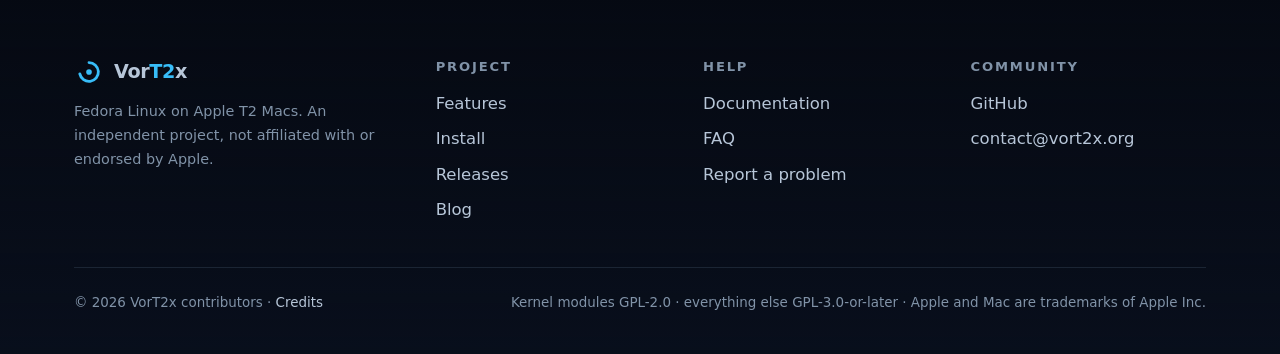
==== commit 6ac25d04: "Remove Patreon and donation links" ====
--- a/blog/index.html
+++ b/blog/index.html
@@ -35,7 +35,6 @@
       <a href="/documentation.html">Docs</a>
       <a href="/blog/" aria-current="page">Blog</a>
       <a href="https://github.com/vorT2x-linux/vort2x">GitHub</a>
-      <a class="btn btn-sm btn-patreon" href="https://patreon.com/VorT2x"><svg viewBox="0 0 24 24" fill="currentColor" aria-hidden="true"><path d="M12 21s-7.5-4.6-9.6-9.2C.9 8.4 3.1 4.5 6.9 4.5c2.1 0 3.7 1.1 5.1 3 1.4-1.9 3-3 5.1-3 3.8 0 6 3.9 4.5 7.3C19.5 16.4 12 21 12 21z"/></svg>Support</a>
     </nav>
   </div>
 </header>
@@ -117,7 +116,7 @@
       </div>
       <div><h4>Project</h4><ul><li><a href="/#features">Features</a></li><li><a href="/#install">Install</a></li><li><a href="https://github.com/vorT2x-linux/vort2x/releases">Releases</a></li><li><a href="/blog/">Blog</a></li></ul></div>
       <div><h4>Help</h4><ul><li><a href="/documentation.html">Documentation</a></li><li><a href="/#faq">FAQ</a></li><li><a href="https://github.com/vorT2x-linux/vort2x/issues">Report a problem</a></li></ul></div>
-      <div><h4>Community</h4><ul><li><a href="https://github.com/vorT2x-linux/vort2x">GitHub</a></li><li><a href="https://patreon.com/VorT2x">Patreon</a></li><li><a href="mailto:contact@vort2x.org">contact@vort2x.org</a></li></ul></div>
+      <div><h4>Community</h4><ul><li><a href="https://github.com/vorT2x-linux/vort2x">GitHub</a></li><li><a href="mailto:contact@vort2x.org">contact@vort2x.org</a></li></ul></div>
     </div>
     <div class="legal">
       <span>© <span data-year>2026</span> VorT2x contributors · <a href="https://github.com/vorT2x-linux/vort2x/blob/main/NOTICE">Credits</a></span>
--- a/assets/site.css
+++ b/assets/site.css
@@ -120,8 +120,6 @@
 }
 .btn-primary:hover { background: linear-gradient(135deg, #bae6fd, #7dd3fc 40%, var(--accent)); box-shadow: 0 16px 44px -10px rgba(56, 189, 248, .85), inset 0 1px 0 rgba(255,255,255,.5); }
 .btn-sm { padding: 8px 14px; font-size: .9rem; }
-.btn-patreon { border-color: rgba(251, 113, 133, .45); }
-.btn-patreon:hover { border-color: rgba(251, 113, 133, .8); background: rgba(251, 113, 133, .1); }
 
 /* ---------- Hero ---------- */
 .hero { position: relative; padding: 70px 0 90px; overflow: hidden; isolation: isolate; }
@@ -306,19 +304,6 @@
 /* Values */
 .values { display: grid; grid-template-columns: repeat(3, 1fr); gap: 18px; }
 @media (max-width: 860px) { .values { grid-template-columns: 1fr; } }
-
-/* Support band */
-.support {
-  position: relative; overflow: hidden; border-radius: 28px; padding: 64px 48px; text-align: center;
-  background: radial-gradient(600px 300px at 50% 0%, rgba(56,189,248,.25), transparent 70%), linear-gradient(180deg, #0c1628, #08101e);
-  border: 1px solid rgba(56,189,248,.3);
-}
-.support h2 { margin-top: 12px; }
-.support p { color: var(--fg-soft); max-width: 40em; margin: 0 auto 28px; font-size: 1.08rem; }
-.support .swirl-bg { position: absolute; width: 520px; height: 520px; right: -140px; bottom: -220px; opacity: .12; color: var(--accent); animation: spin 60s linear infinite; }
-.support .swirl-bg.l { left: -180px; top: -240px; right: auto; bottom: auto; animation-direction: reverse; opacity: .08; }
-@keyframes spin { to { transform: rotate(360deg); } }
-@media (max-width: 600px) { .support { padding: 44px 20px; } }
 
 /* FAQ */
 .faq { max-width: 820px; margin: 0 auto; display: grid; gap: 12px; }
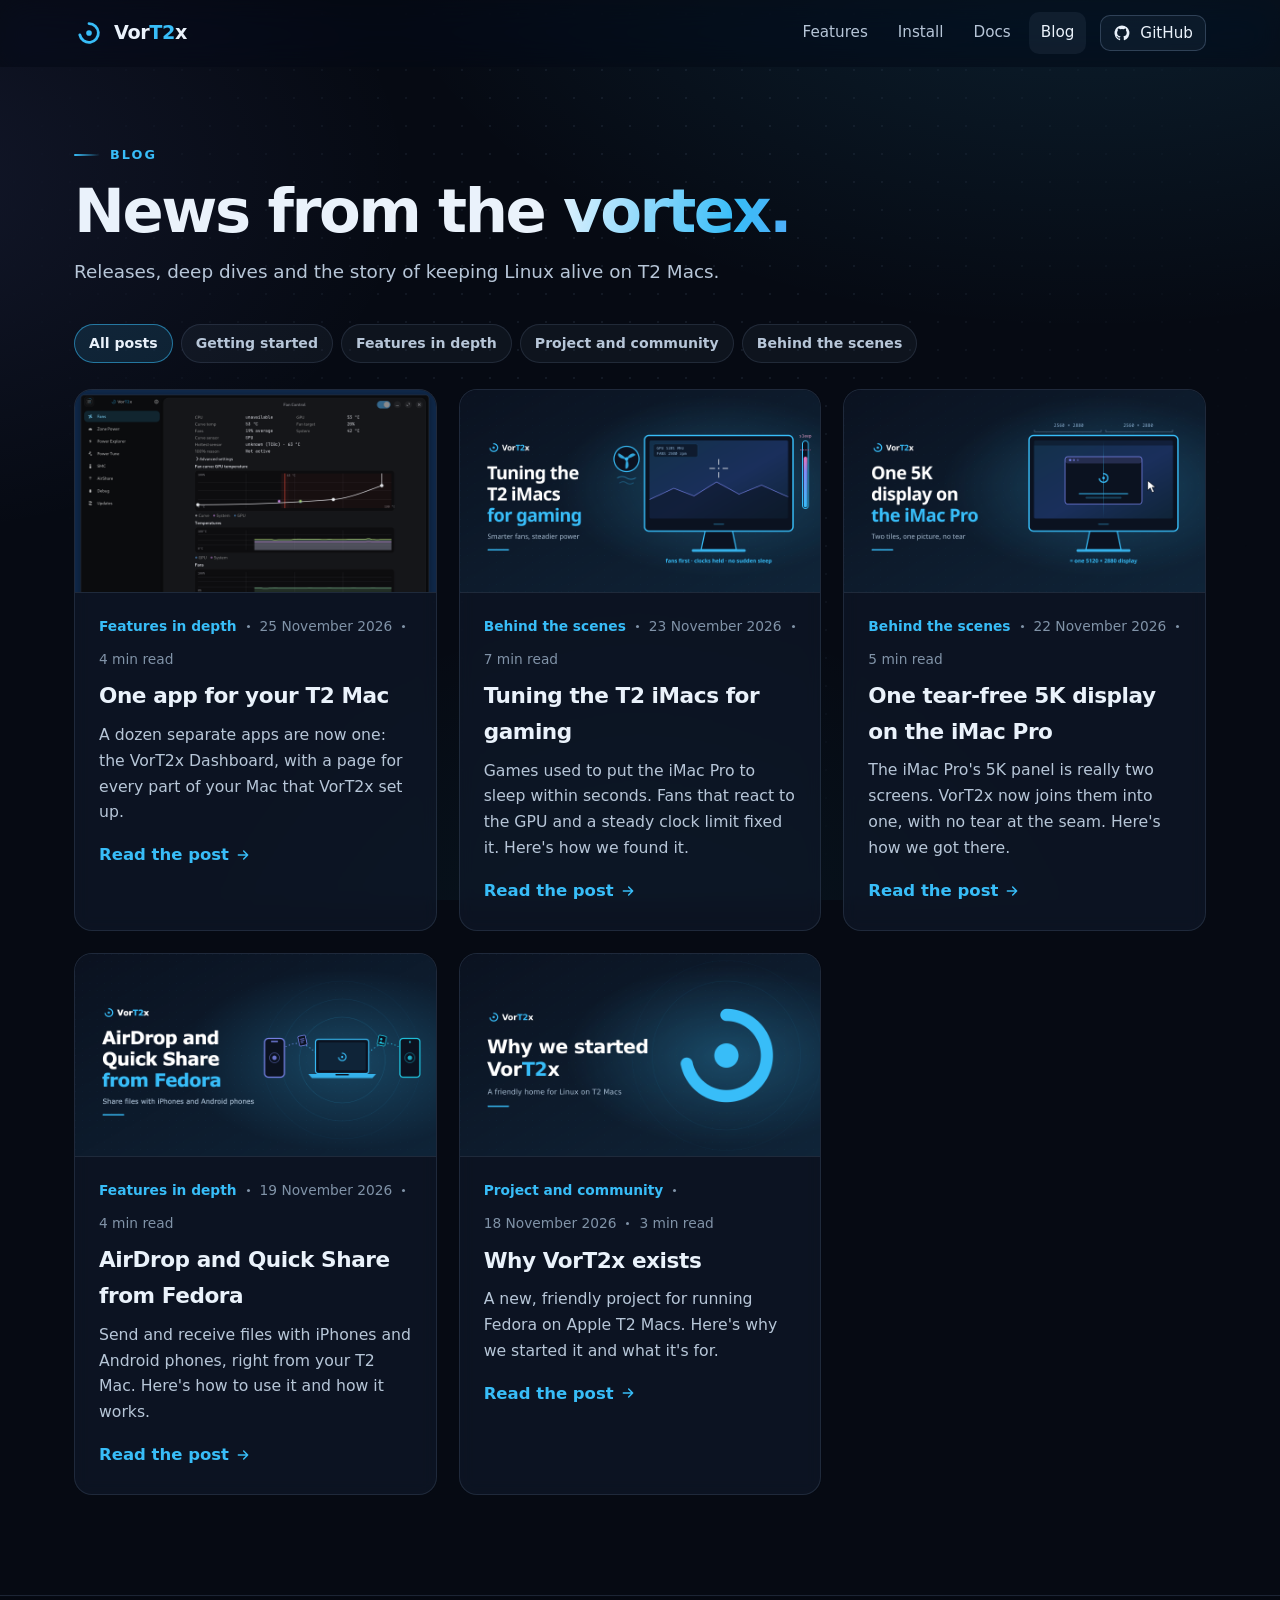
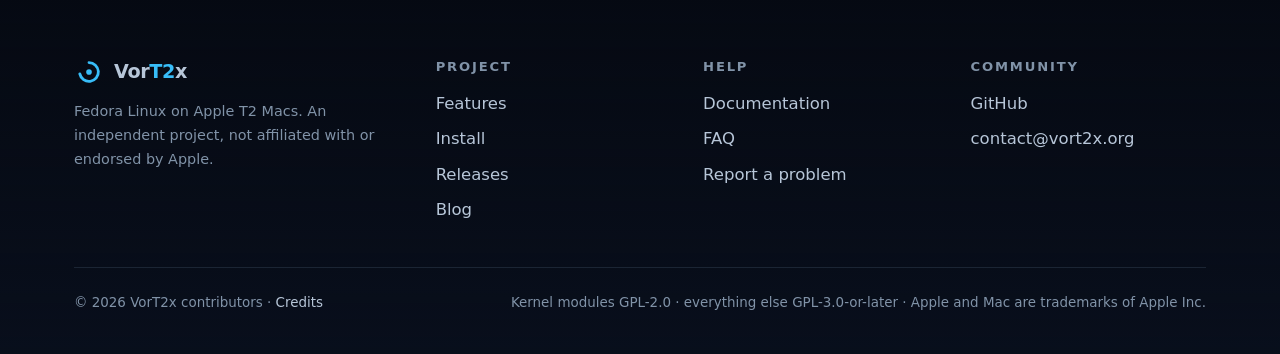
==== commit 7580027a: "Header: GitHub link as a button with the GitHub logo" ====
--- a/blog/index.html
+++ b/blog/index.html
@@ -34,7 +34,7 @@
       <a href="/#install">Install</a>
       <a href="/documentation.html">Docs</a>
       <a href="/blog/" aria-current="page">Blog</a>
-      <a href="https://github.com/vorT2x-linux/vort2x">GitHub</a>
+      <a class="btn btn-sm btn-github" href="https://github.com/vorT2x-linux/vort2x"><svg viewBox="0 0 24 24" fill="currentColor" aria-hidden="true"><path d="M12 2a10 10 0 0 0-3.2 19.5c.5.1.7-.2.7-.5v-1.7c-2.8.6-3.4-1.3-3.4-1.3-.5-1.2-1.1-1.5-1.1-1.5-.9-.6.1-.6.1-.6 1 .1 1.5 1 1.5 1 .9 1.5 2.3 1.1 2.9.8.1-.6.3-1.1.6-1.3-2.2-.3-4.6-1.1-4.6-5 0-1.1.4-2 1-2.7-.1-.3-.4-1.3.1-2.7 0 0 .8-.3 2.8 1a9.7 9.7 0 0 1 5 0c1.9-1.3 2.8-1 2.8-1 .5 1.4.2 2.4.1 2.7.6.7 1 1.6 1 2.7 0 3.9-2.3 4.7-4.6 5 .4.3.7.9.7 1.9V21c0 .3.2.6.7.5A10 10 0 0 0 12 2z"/></svg>GitHub</a>
     </nav>
   </div>
 </header>
--- a/assets/site.css
+++ b/assets/site.css
@@ -120,6 +120,8 @@
 }
 .btn-primary:hover { background: linear-gradient(135deg, #bae6fd, #7dd3fc 40%, var(--accent)); box-shadow: 0 16px 44px -10px rgba(56, 189, 248, .85), inset 0 1px 0 rgba(255,255,255,.5); }
 .btn-sm { padding: 8px 14px; font-size: .9rem; }
+.nav-links .btn-github { color: var(--fg); border-color: var(--line-strong); }
+.nav-links .btn-github:hover { color: var(--fg); border-color: rgba(56, 189, 248, .55); background: rgba(56, 189, 248, .08); }
 
 /* ---------- Hero ---------- */
 .hero { position: relative; padding: 70px 0 90px; overflow: hidden; isolation: isolate; }
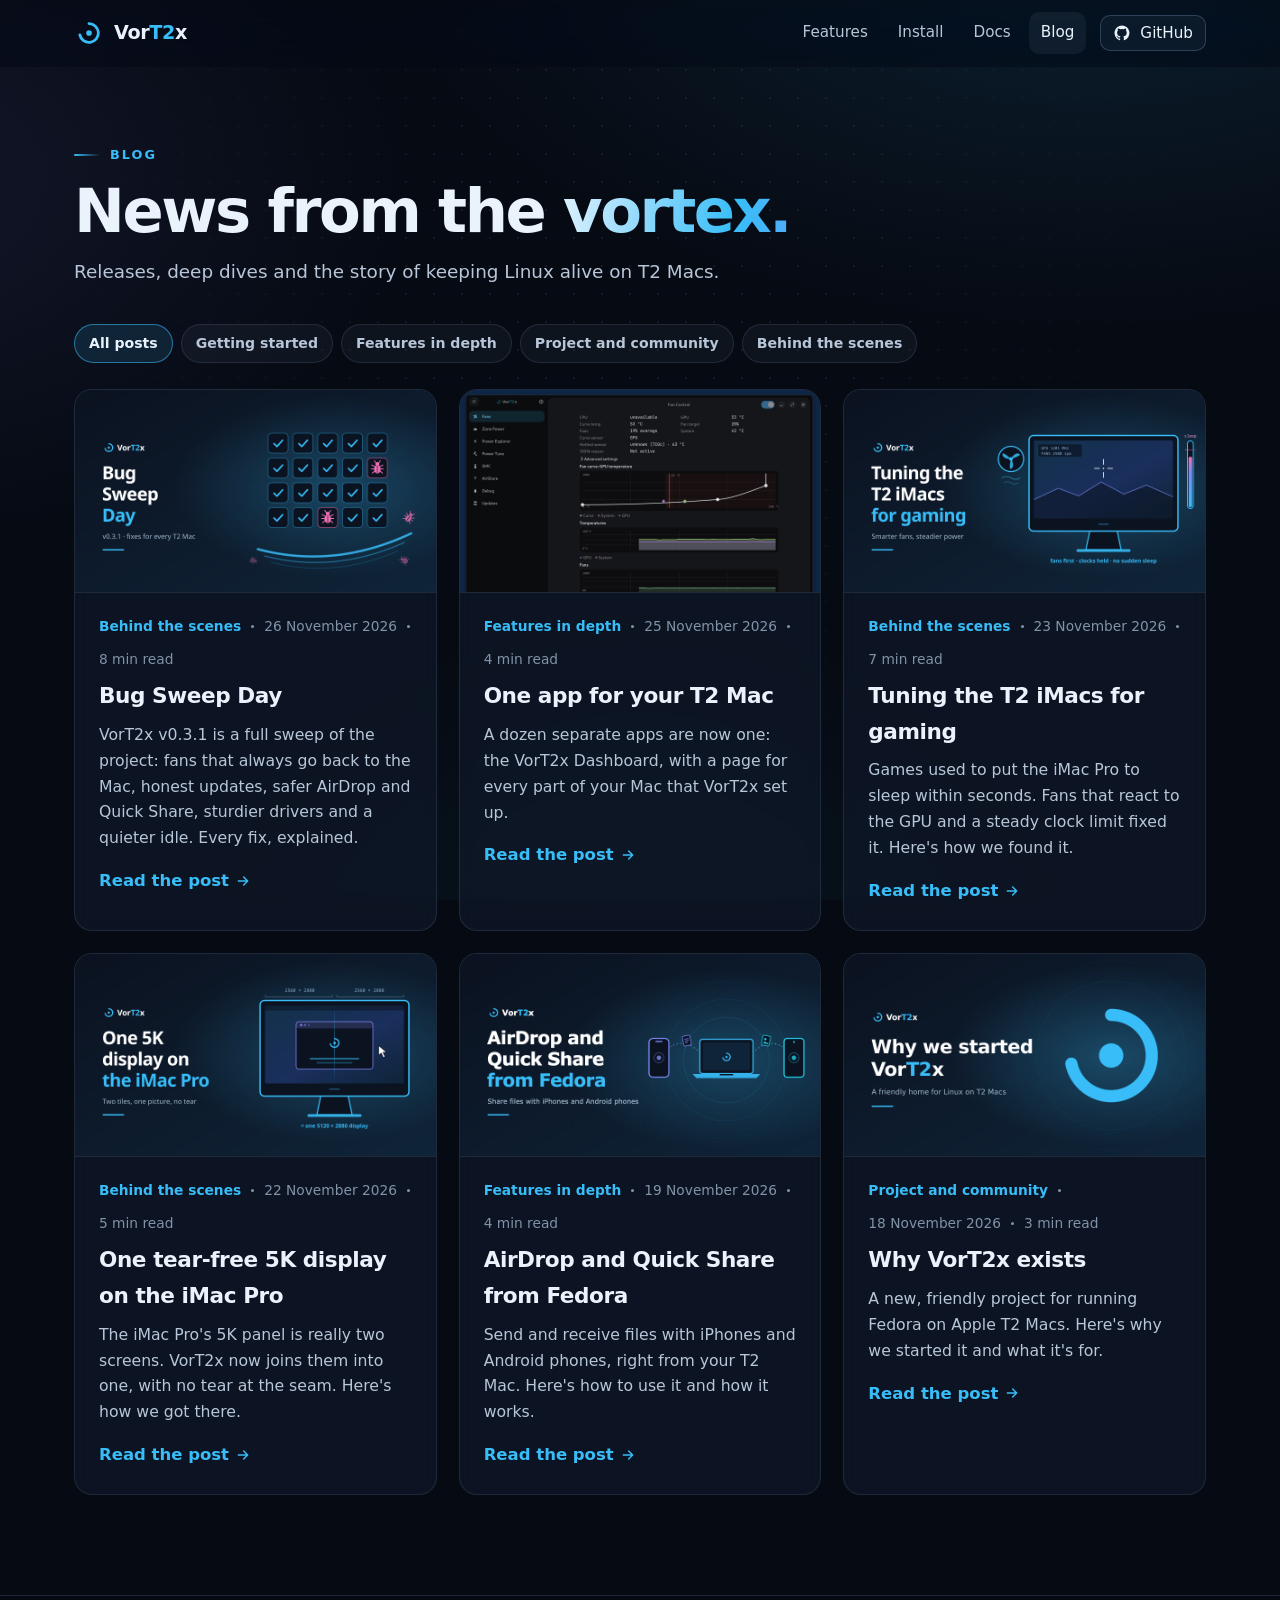
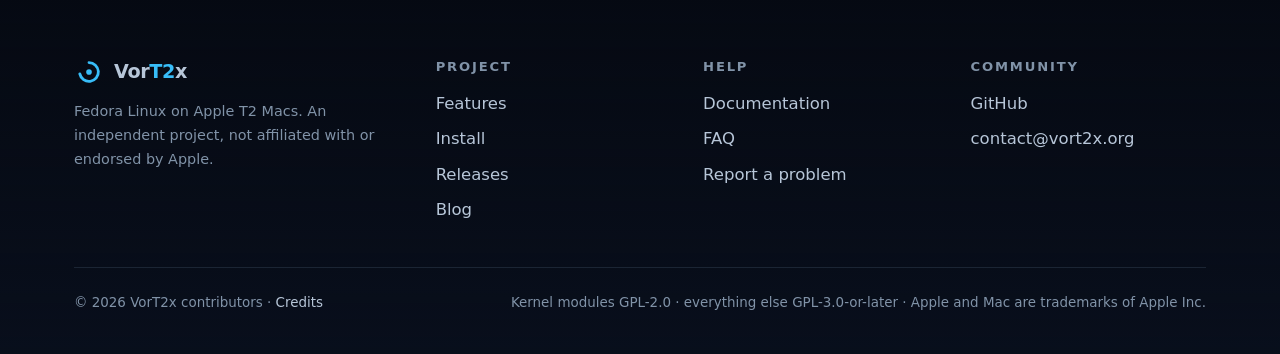
==== commit aafde56e: "Add the Bug Sweep Day post and show v0.3.1 on the homepage" ====
--- a/blog/index.html
+++ b/blog/index.html
@@ -57,6 +57,15 @@
   </nav>
   <p class="tag-empty" hidden>No posts here yet. They're on the way.</p>
   <div class="posts">
+    <a class="card post-card reveal" href="/blog/bug-sweep-day.html" data-tags="behind-the-scenes">
+      <div class="thumb"><img src="/blog/bug-sweep-day-hero.png" alt="A grid of tiles, nearly all ticked, with the last bugs being swept away, next to the words Bug Sweep Day" width="1600" height="900" loading="lazy"></div>
+      <div class="body">
+        <div class="meta"><span class="post-tag">Behind the scenes</span><span class="dot"></span><time datetime="2026-11-26">26 November 2026</time><span class="dot"></span><span>8 min read</span></div>
+        <h2>Bug Sweep Day</h2>
+        <p>VorT2x v0.3.1 is a full sweep of the project: fans that always go back to the Mac, honest updates, safer AirDrop and Quick Share, sturdier drivers and a quieter idle. Every fix, explained.</p>
+        <span class="more">Read the post <svg width="16" height="16" viewBox="0 0 24 24" fill="none" stroke="currentColor" stroke-width="2.2" stroke-linecap="round" stroke-linejoin="round"><path d="M5 12h14M13 6l6 6-6 6"/></svg></span>
+      </div>
+    </a>
     <a class="card post-card reveal" href="/blog/one-app-for-your-t2-mac.html" data-tags="features">
       <div class="thumb"><img src="/blog/one-app-for-your-t2-mac-hero.png" alt="The VorT2x Dashboard on an iMac Pro, with a sidebar of pages and the Fans page open" width="1600" height="900" loading="lazy"></div>
       <div class="body">
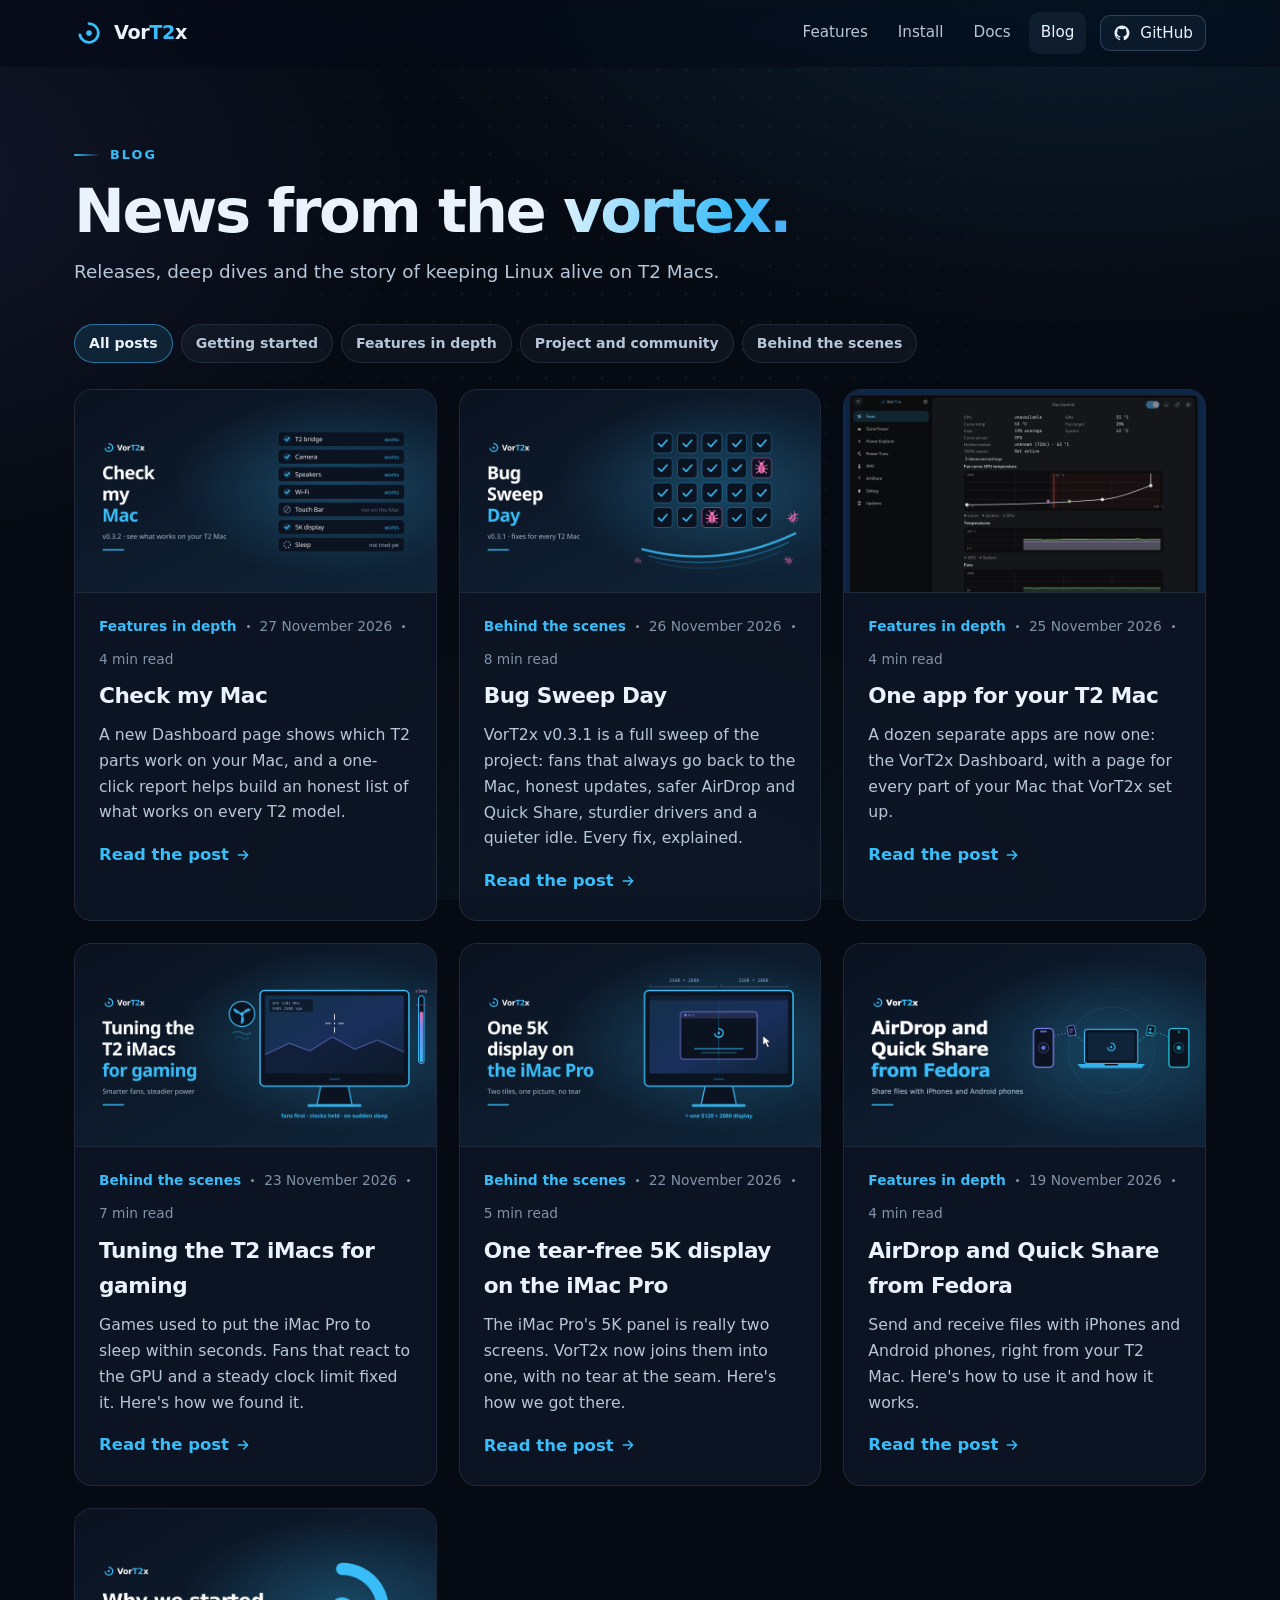
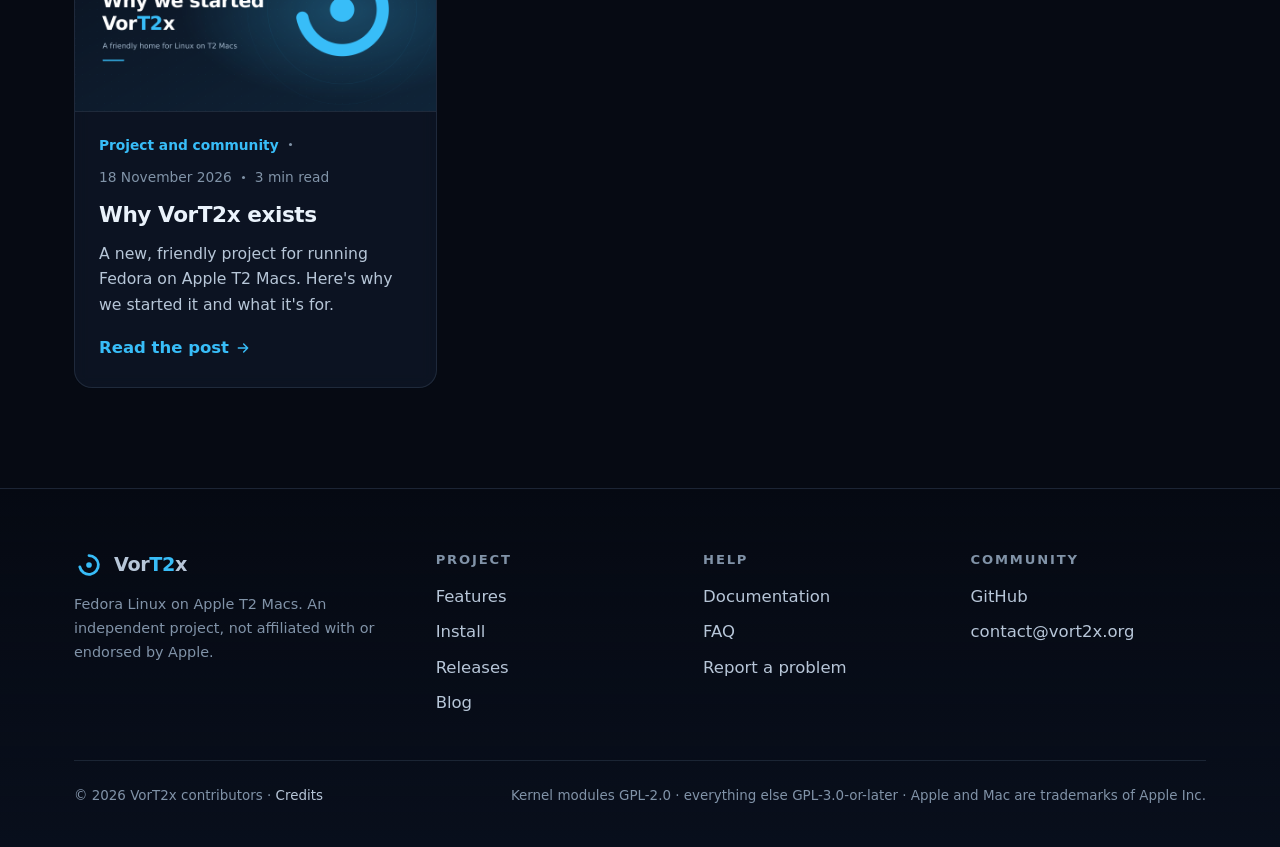
==== commit 295f0bd1: "Add the Check my Mac post and show v0.3.2 on the homepage" ====
--- a/blog/index.html
+++ b/blog/index.html
@@ -57,6 +57,15 @@
   </nav>
   <p class="tag-empty" hidden>No posts here yet. They're on the way.</p>
   <div class="posts">
+    <a class="card post-card reveal" href="/blog/check-my-mac.html" data-tags="features">
+      <div class="thumb"><img src="/blog/check-my-mac-hero.png" alt="A list of T2 parts, each marked works, not on this Mac or not tried yet, next to the words Check my Mac" width="1600" height="900" loading="lazy"></div>
+      <div class="body">
+        <div class="meta"><span class="post-tag">Features in depth</span><span class="dot"></span><time datetime="2026-11-27">27 November 2026</time><span class="dot"></span><span>4 min read</span></div>
+        <h2>Check my Mac</h2>
+        <p>A new Dashboard page shows which T2 parts work on your Mac, and a one-click report helps build an honest list of what works on every T2 model.</p>
+        <span class="more">Read the post <svg width="16" height="16" viewBox="0 0 24 24" fill="none" stroke="currentColor" stroke-width="2.2" stroke-linecap="round" stroke-linejoin="round"><path d="M5 12h14M13 6l6 6-6 6"/></svg></span>
+      </div>
+    </a>
     <a class="card post-card reveal" href="/blog/bug-sweep-day.html" data-tags="behind-the-scenes">
       <div class="thumb"><img src="/blog/bug-sweep-day-hero.png" alt="A grid of tiles, nearly all ticked, with the last bugs being swept away, next to the words Bug Sweep Day" width="1600" height="900" loading="lazy"></div>
       <div class="body">
